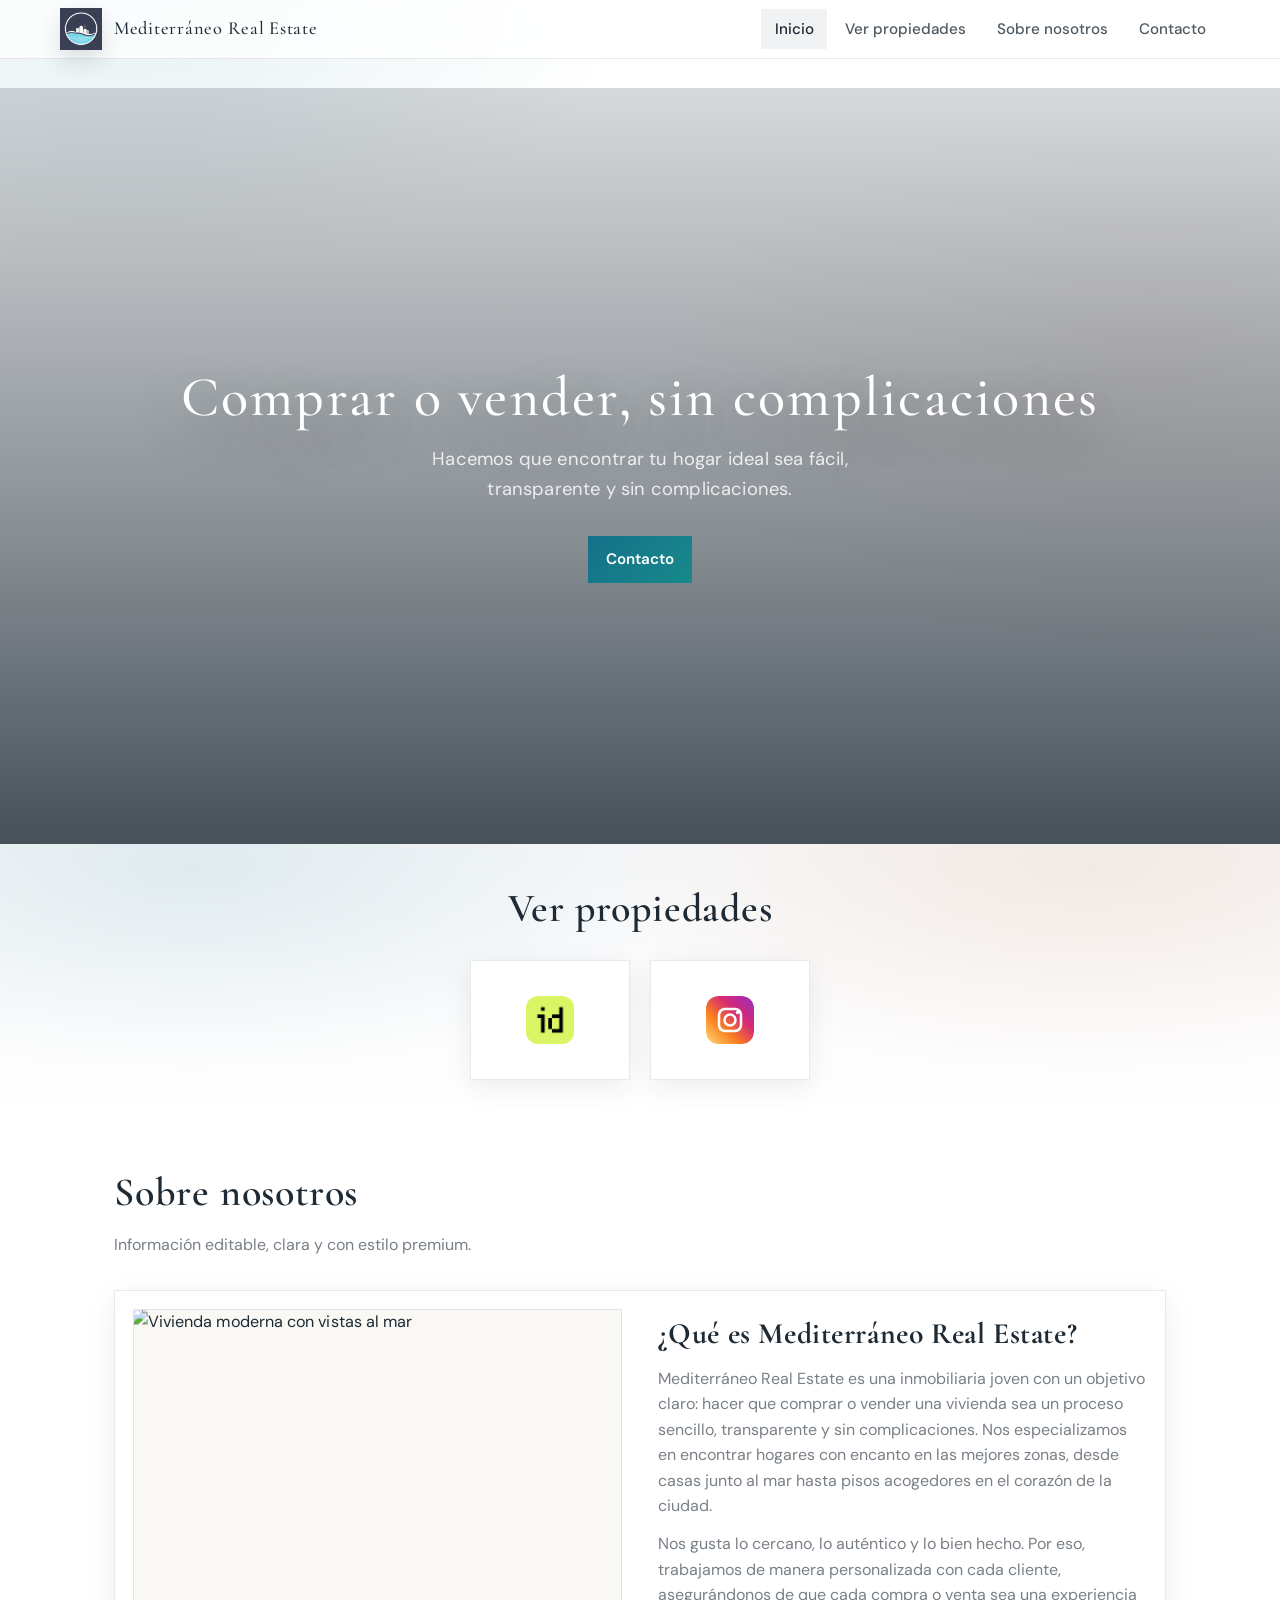
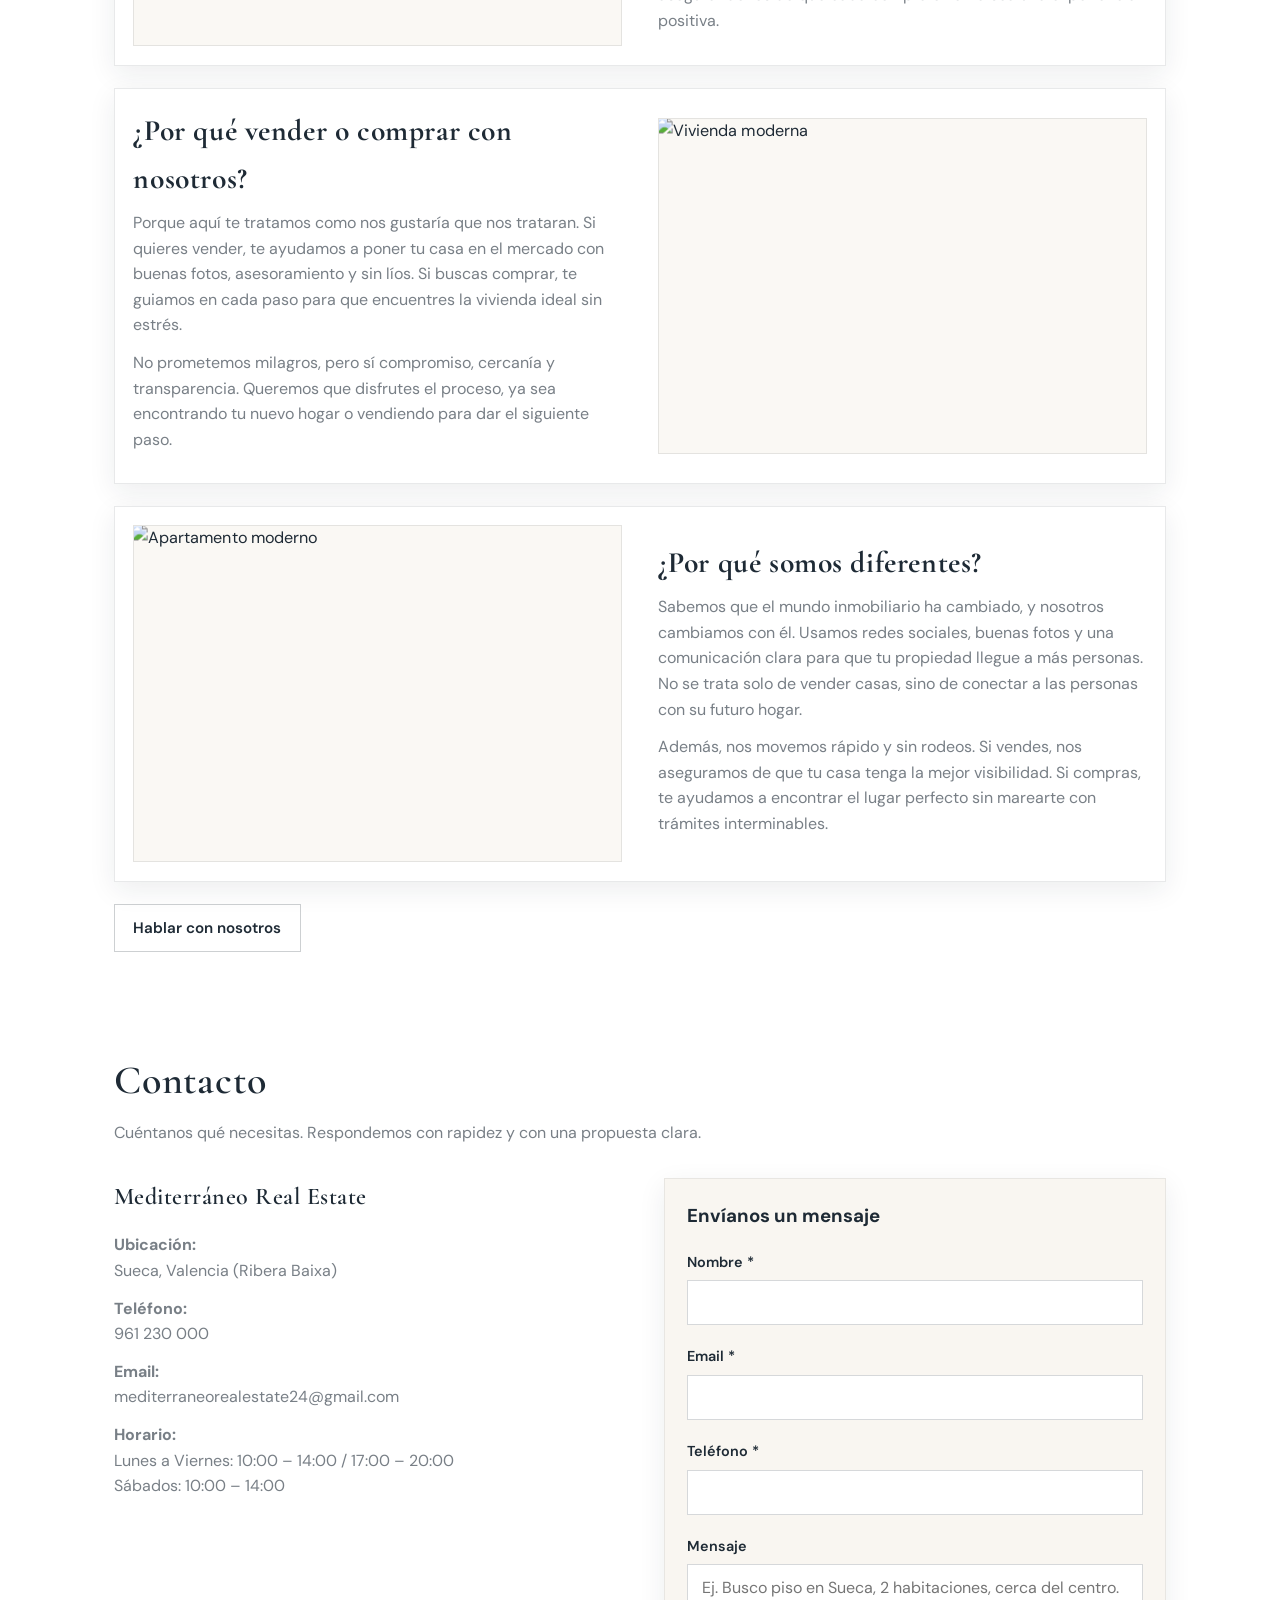
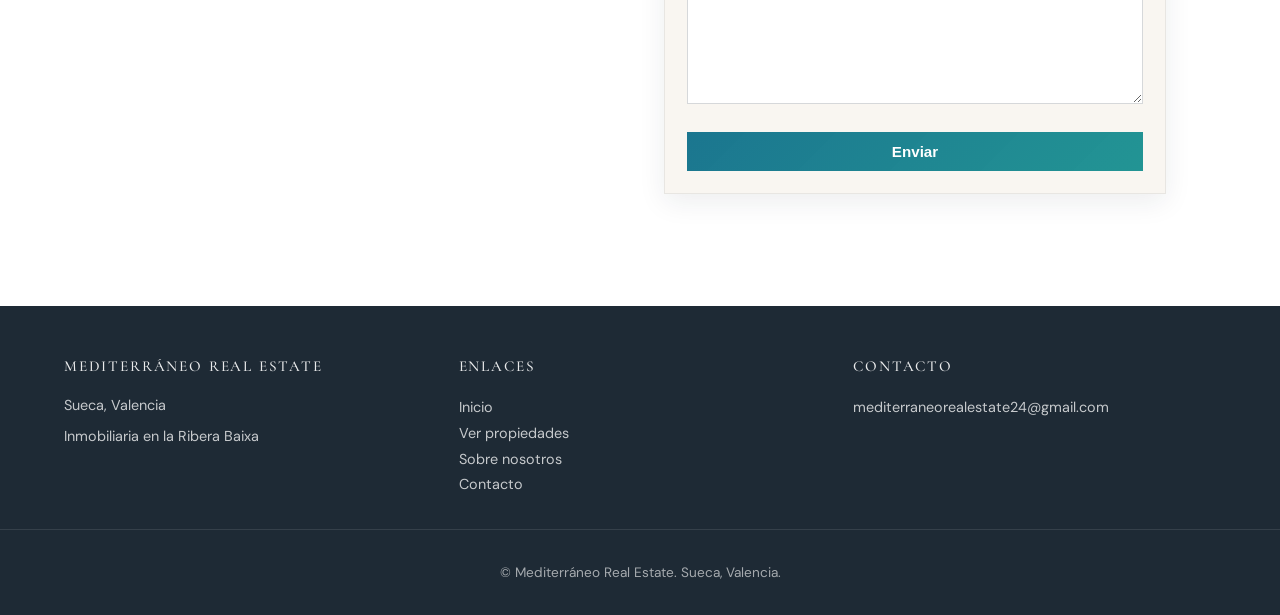
==== index.html @ bcb8c0ab "Initial commit: Mediterráneo Real Estate website Co-authored-by: Cursor <cursoragent@cursor.com>" ====
<!DOCTYPE html>
<html lang="es">
<head>
  <meta charset="UTF-8">
  <meta name="viewport" content="width=device-width, initial-scale=1.0">
  <title>Mediterráneo Real Estate | Inmobiliaria en Sueca, Valencia</title>
  <meta name="description" content="Inmobiliaria en Sueca, Valencia. Compra y alquiler de viviendas, pisos y locales en la Ribera Baixa.">
  <meta property="og:type" content="website">
  <meta property="og:url" content="https://mediterraneorealestate.netlify.app/">
  <meta property="og:title" content="Mediterráneo Real Estate | Inmobiliaria en Sueca, Valencia">
  <meta property="og:description" content="Inmobiliaria en Sueca, Valencia. Compra y alquiler de viviendas, pisos y locales en la Ribera Baixa.">
  <meta property="og:image" content="https://mediterraneorealestate.netlify.app/assets/logo.png">
  <meta property="og:locale" content="es_ES">
  <!-- Twitter Card -->
  <meta name="twitter:card" content="summary_large_image">
  <meta name="twitter:title" content="Mediterráneo Real Estate | Inmobiliaria en Sueca, Valencia">
  <meta name="twitter:description" content="Inmobiliaria en Sueca, Valencia. Compra y alquiler en la Ribera Baixa.">
  <!-- Google Analytics 4 - Replace G-HPLTVZCX7P with your Measurement ID -->
  <script async src="https://www.googletagmanager.com/gtag/js?id=G-HPLTVZCX7P"></script>
  <script>
    window.dataLayer = window.dataLayer || [];
    function gtag(){ dataLayer.push(arguments); }
    gtag('js', new Date());
    gtag('config', 'G-HPLTVZCX7P');
  </script>
  <link rel="preconnect" href="https://fonts.googleapis.com">
  <link rel="preconnect" href="https://fonts.gstatic.com" crossorigin>
  <link href="https://fonts.googleapis.com/css2?family=Cormorant+Garamond:ital,wght@0,400;0,500;0,600;0,700;1,400&family=DM+Sans:wght@400;500;600;700&display=swap" rel="stylesheet">
  <link rel="stylesheet" href="css/styles.css">
  <!-- Structured data for SEO (LocalBusiness) -->
  <script type="application/ld+json">
  {
    "@context": "https://schema.org",
    "@type": "RealEstateAgent",
    "name": "Mediterráneo Real Estate",
    "description": "Inmobiliaria en Sueca, Valencia. Compra y alquiler de viviendas, pisos y locales en la Ribera Baixa.",
    "url": "https://mediterraneorealestate.netlify.app/",
    "areaServed": {
      "@type": "Place",
      "name": "Sueca",
      "address": {
        "@type": "PostalAddress",
        "addressLocality": "Sueca",
        "addressRegion": "Valencia",
        "addressCountry": "ES"
      }
    },
    "priceRange": "€€",
    "openingHoursSpecification": {
      "@type": "OpeningHoursSpecification",
      "dayOfWeek": ["Monday", "Tuesday", "Wednesday", "Thursday", "Friday"],
      "opens": "10:00",
      "closes": "14:00"
    }
  }
  </script>
</head>
<body>
  <header class="site-header">
    <div class="header-inner">
      <a href="index.html" class="logo-link">
        <img src="assets/logo.png" alt="Mediterráneo Real Estate">
        <span class="logo-text">Mediterráneo Real Estate</span>
      </a>
      <nav class="nav-main" id="nav-main">
        <a href="#inicio" class="active">Inicio</a>
        <a href="#propiedades">Ver propiedades</a>
        <a href="#sobre">Sobre nosotros</a>
        <a href="#contacto">Contacto</a>
      </nav>
      <button class="nav-toggle" id="nav-toggle" aria-label="Abrir menú">☰</button>
    </div>
  </header>

  <main>
    <section class="hero hero-with-bg" id="inicio">
      <div class="container">
        <h1>Comprar o vender, sin complicaciones</h1>
        <p class="subtitle">Hacemos que encontrar tu hogar ideal sea fácil, transparente y sin complicaciones.</p>
        <div class="hero-actions">
          <a href="#contacto" class="btn btn-primary" data-ga-event="cta_hero" data-ga-label="contacto">Contacto</a>
        </div>
      </div>
    </section>

    <section class="section section-compact section-alt" id="propiedades">
      <div class="container">
        <h2 class="section-title reveal">Ver propiedades</h2>
        <div class="platform-grid reveal">
          <a href="https://www.idealista.com/pro/mediterraneo-real-estate/" class="platform-btn" target="_blank" rel="noopener noreferrer" aria-label="Ver propiedades en Idealista" data-ga-event="cta_platform" data-ga-label="idealista">
            <img src="assets/platforms/idealista.png" alt="Idealista">
          </a>
          <a href="https://www.instagram.com/inmobiliaria.mediterraneo?igsh=MXF5ZGE0MWg3OXJtNQ==" class="platform-btn" target="_blank" rel="noopener noreferrer" aria-label="Ver propiedades en Instagram" data-ga-event="cta_platform" data-ga-label="instagram">
            <img src="assets/platforms/instagram.svg" alt="Instagram">
          </a>
        </div>
      </div>
    </section>

    <section class="section" id="sobre">
      <div class="container">
        <h2 class="section-title reveal">Sobre nosotros</h2>
        <p class="section-subtitle reveal">Información editable, clara y con estilo premium.</p>

        <div class="about-block reveal">
          <div class="about-media">
            <img src="https://images.unsplash.com/photo-1507089947368-19c1da9775ae?w=1600&q=90" alt="Vivienda moderna con vistas al mar">
          </div>
          <div class="about-copy">
            <h3>¿Qué es Mediterráneo Real Estate?</h3>
            <p>Mediterráneo Real Estate es una inmobiliaria joven con un objetivo claro: hacer que comprar o vender una vivienda sea un proceso sencillo, transparente y sin complicaciones. Nos especializamos en encontrar hogares con encanto en las mejores zonas, desde casas junto al mar hasta pisos acogedores en el corazón de la ciudad.</p>
            <p>Nos gusta lo cercano, lo auténtico y lo bien hecho. Por eso, trabajamos de manera personalizada con cada cliente, asegurándonos de que cada compra o venta sea una experiencia positiva.</p>
          </div>
        </div>

        <div class="about-block reveal">
          <div class="about-media">
            <img src="https://images.unsplash.com/photo-1600585152915-d208bec867a1?w=1600&q=90" alt="Vivienda moderna">
          </div>
          <div class="about-copy">
            <h3>¿Por qué vender o comprar con nosotros?</h3>
            <p>Porque aquí te tratamos como nos gustaría que nos trataran. Si quieres vender, te ayudamos a poner tu casa en el mercado con buenas fotos, asesoramiento y sin líos. Si buscas comprar, te guiamos en cada paso para que encuentres la vivienda ideal sin estrés.</p>
            <p>No prometemos milagros, pero sí compromiso, cercanía y transparencia. Queremos que disfrutes el proceso, ya sea encontrando tu nuevo hogar o vendiendo para dar el siguiente paso.</p>
          </div>
        </div>

        <div class="about-block reveal">
          <div class="about-media">
            <img src="https://images.unsplash.com/photo-1493809842364-78817add7ffb?w=1600&q=90" alt="Apartamento moderno">
          </div>
          <div class="about-copy">
            <h3>¿Por qué somos diferentes?</h3>
            <p>Sabemos que el mundo inmobiliario ha cambiado, y nosotros cambiamos con él. Usamos redes sociales, buenas fotos y una comunicación clara para que tu propiedad llegue a más personas. No se trata solo de vender casas, sino de conectar a las personas con su futuro hogar.</p>
            <p>Además, nos movemos rápido y sin rodeos. Si vendes, nos aseguramos de que tu casa tenga la mejor visibilidad. Si compras, te ayudamos a encontrar el lugar perfecto sin marearte con trámites interminables.</p>
          </div>
        </div>

        <div style="margin-top: 1.25rem;">
          <a href="#contacto" class="btn btn-outline" data-ga-event="cta_about" data-ga-label="home_about">Hablar con nosotros</a>
        </div>
      </div>
    </section>

    <section class="section" id="contacto">
      <div class="container">
        <h2 class="section-title reveal">Contacto</h2>
        <p class="section-subtitle reveal">Cuéntanos qué necesitas. Respondemos con rapidez y con una propuesta clara.</p>

        <div class="contact-layout">
          <div class="contact-info reveal">
            <h3>Mediterráneo Real Estate</h3>
            <p><strong>Ubicación:</strong><br>Sueca, Valencia (Ribera Baixa)</p>
            <p><strong>Teléfono:</strong><br><a href="tel:+349612300000">961 230 000</a></p>
            <p><strong>Email:</strong><br><a href="mailto:mediterraneorealestate24@gmail.com">mediterraneorealestate24@gmail.com</a></p>
            <p><strong>Horario:</strong><br>Lunes a Viernes: 10:00 – 14:00 / 17:00 – 20:00<br>Sábados: 10:00 – 14:00</p>
          </div>
          <div class="contact-form reveal">
            <h3 style="margin-bottom: 1.25rem;">Envíanos un mensaje</h3>
            <form id="contact-form-home" data-validate="contact">
              <div class="form-group">
                <label for="nombre-home">Nombre *</label>
                <input type="text" id="nombre-home" name="nombre" required>
              </div>
              <div class="form-group">
                <label for="email-home">Email *</label>
                <input type="email" id="email-home" name="email" required>
              </div>
              <div class="form-group">
                <label for="telefono-home">Teléfono *</label>
                <input type="tel" id="telefono-home" name="telefono" required>
              </div>
              <div class="form-group">
                <label for="mensaje-home">Mensaje</label>
                <textarea id="mensaje-home" name="mensaje" placeholder="Ej. Busco piso en Sueca, 2 habitaciones, cerca del centro."></textarea>
              </div>
              <button type="submit" class="btn btn-primary" style="width: 100%;" data-ga-event="lead_contact" data-ga-label="home_contact">Enviar</button>
              <div class="inline-alert" data-form-alert role="status" aria-live="polite"></div>
            </form>
          </div>
        </div>
      </div>
    </section>
  </main>

  <footer class="site-footer">
    <div class="footer-inner">
      <div>
        <h4>Mediterráneo Real Estate</h4>
        <p>Sueca, Valencia</p>
        <p>Inmobiliaria en la Ribera Baixa</p>
      </div>
      <div>
        <h4>Enlaces</h4>
        <a href="index.html">Inicio</a><br>
        <a href="index.html#propiedades">Ver propiedades</a><br>
        <a href="index.html#sobre">Sobre nosotros</a><br>
        <a href="index.html#contacto">Contacto</a>
      </div>
      <div>
        <h4>Contacto</h4>
        <a href="mailto:mediterraneorealestate24@gmail.com">mediterraneorealestate24@gmail.com</a>
      </div>
    </div>
    <div class="footer-bottom">
      © Mediterráneo Real Estate. Sueca, Valencia.
    </div>
  </footer>

  <script src="js/app.js" defer></script>
</body>
</html>
---- css/styles.css ----
/* Mediterráneo Real Estate — Sueca, Valencia */

:root {
  --color-ink: #1e2a35;
  --color-ink-2: rgba(30,42,53,0.78);
  --color-muted: rgba(30,42,53,0.60);

  --color-bg: #ffffff;
  --color-sand: #f4efe6;
  --color-mist: #f6f7f9;
  --color-line: rgba(30,42,53,0.10);

  --color-accent: #0f6f8a;          /* mediterranean blue */
  --color-accent-2: #d9c7a0;        /* warm sand accent */
  --color-accent-hover: #1186a6;
  --color-teal: #0b8a8a;
  --color-sunset: #d18d5f;

  --font-sans: 'DM Sans', -apple-system, BlinkMacSystemFont, system-ui, sans-serif;
  --font-display: 'Cormorant Garamond', Georgia, serif;
  --radius: 0px;
  --shadow: 0 10px 30px rgba(30,42,53,0.10);
  --shadow-hover: 0 18px 48px rgba(30,42,53,0.14);
  --shadow-soft: 0 8px 26px rgba(30,42,53,0.08);

  --ease-out: cubic-bezier(0.16, 1, 0.3, 1);
  --focus: 0 0 0 4px rgba(15,111,138,0.18);
}

* {
  box-sizing: border-box;
  margin: 0;
  padding: 0;
}

html {
  scroll-behavior: smooth;
}

body {
  font-family: var(--font-sans);
  color: var(--color-ink);
  line-height: 1.6;
  background:
    radial-gradient(900px 500px at 10% 0%, rgba(15,111,138,0.10) 0%, rgba(15,111,138,0) 55%),
    radial-gradient(900px 500px at 90% 10%, rgba(209,141,95,0.10) 0%, rgba(209,141,95,0) 55%),
    var(--color-bg);
}

img {
  max-width: 100%;
  height: auto;
  display: block;
}

a {
  color: inherit;
  text-decoration: none;
}

/* Header - white, minimal */
.site-header {
  position: fixed;
  top: 0;
  left: 0;
  right: 0;
  z-index: 100;
  background: rgba(255,255,255,0.78);
  border-bottom: 1px solid var(--color-line);
  backdrop-filter: blur(10px);
  -webkit-backdrop-filter: blur(10px);
}

.header-inner {
  max-width: 1200px;
  margin: 0 auto;
  padding: 0.5rem 1.25rem;
  display: flex;
  align-items: center;
  justify-content: space-between;
  gap: 2rem;
}

.logo-link {
  display: flex;
  align-items: center;
  gap: 0.75rem;
}

.logo-link img {
  height: 42px;
  width: 42px;
  object-fit: cover;
  border-radius: var(--radius);
  box-shadow: 0 10px 22px rgba(30,42,53,0.14);
}

.logo-text {
  font-family: var(--font-display);
  font-weight: 500;
  font-size: 1.15rem;
  color: var(--color-ink);
  letter-spacing: 0.04em;
}

.nav-main {
  display: flex;
  align-items: center;
  gap: 0.25rem;
}

.nav-main a {
  color: var(--color-ink-2);
  font-weight: 500;
  font-size: 0.95rem;
  padding: 0.52rem 0.85rem;
  border-radius: var(--radius);
  transition: color 0.25s var(--ease-out), background 0.25s var(--ease-out);
}

.nav-main a:hover,
.nav-main a.active {
  color: var(--color-ink);
  background: rgba(30,42,53,0.06);
}

.nav-toggle {
  display: none;
  background: none;
  border: none;
  color: var(--color-ink);
  font-size: 1.5rem;
  cursor: pointer;
  padding: 0.5rem;
}

/* Main content - offset for fixed header */
main {
  padding-top: 88px;
  min-height: calc(100vh - 88px);
}

.container {
  max-width: 1100px;
  margin: 0 auto;
  padding: 0 1.5rem;
}

.container-wide {
  max-width: 1200px;
  margin: 0 auto;
  padding: 0 1.5rem;
}

/* Hero */
.hero {
  background: linear-gradient(180deg, rgba(244,239,230,0.94) 0%, rgba(255,255,255,0.98) 55%, rgba(255,255,255,1) 100%);
  color: var(--color-ink);
  padding: 4rem 0 5rem;
  text-align: center;
  position: relative;
}

.hero.hero-with-bg {
  background:
    linear-gradient(180deg, rgba(30,42,53,0.18) 0%, rgba(30,42,53,0.50) 55%, rgba(30,42,53,0.82) 100%),
    url('https://images.unsplash.com/photo-1600585152220-90363fe7e115?w=2200&q=90') center/cover no-repeat;
  min-height: 84vh;
  display: flex;
  align-items: center;
  padding: 6rem 0 5rem;
}

.hero h1 {
  font-family: var(--font-display);
  font-size: clamp(2.25rem, 5.5vw, 3.5rem);
  font-weight: 600;
  letter-spacing: 0.02em;
  margin-bottom: 1rem;
  line-height: 1.15;
}

.hero.hero-with-bg h1 {
  font-weight: 500;
  letter-spacing: 0.04em;
  color: #fff;
  text-shadow: 0 18px 55px rgba(0,0,0,0.45);
}

.hero .subtitle {
  font-size: 1.15rem;
  font-weight: 400;
  opacity: 0.95;
  margin-bottom: 2rem;
  max-width: 520px;
  margin-left: auto;
  margin-right: auto;
  letter-spacing: 0.01em;
}

.hero.hero-with-bg .subtitle {
  color: rgba(255,255,255,0.88);
}

.hero-actions {
  display: flex;
  flex-wrap: wrap;
  gap: 1rem;
  justify-content: center;
}

/* Buttons */
.btn {
  display: inline-flex;
  align-items: center;
  justify-content: center;
  gap: 0.5rem;
  font-weight: 600;
  font-size: 0.95rem;
  padding: 0.7rem 1.15rem;
  border-radius: var(--radius);
  transition: transform 0.25s var(--ease-out), box-shadow 0.25s var(--ease-out), background 0.25s var(--ease-out), color 0.25s var(--ease-out), border-color 0.25s var(--ease-out);
  border: none;
  cursor: pointer;
}

.btn-primary {
  background: linear-gradient(135deg, rgba(15,111,138,0.95) 0%, rgba(11,138,138,0.90) 100%);
  color: #fff;
}

.btn-primary:hover {
  background: linear-gradient(135deg, rgba(17,134,166,0.98) 0%, rgba(11,138,138,0.96) 100%);
  transform: translateY(-2px);
  box-shadow: var(--shadow-hover);
}

.btn-outline {
  background: transparent;
  color: var(--color-ink);
  border: 1px solid rgba(30,42,53,0.22);
}

.btn-outline:hover {
  border-color: rgba(30,42,53,0.28);
  background: rgba(244,239,230,0.65);
}

.btn-soft {
  background: rgba(255,255,255,0.18);
  border-color: rgba(255,255,255,0.45);
  color: rgba(255,255,255,0.92);
}

.btn-soft:hover {
  border-color: rgba(255,255,255,0.60);
  background: rgba(255,255,255,0.26);
}

/* Section titles */
.section-title {
  font-family: var(--font-display);
  font-size: clamp(1.9rem, 3.2vw, 2.5rem);
  font-weight: 600;
  color: var(--color-ink);
  margin-bottom: 0.5rem;
  letter-spacing: 0.02em;
}

.section-subtitle {
  color: var(--color-muted);
  font-size: 1rem;
  margin-bottom: 2rem;
}

/* Cards */
.card-grid {
  display: grid;
  grid-template-columns: repeat(auto-fit, minmax(320px, 1fr));
  gap: 1.5rem;
}

.card {
  background: #fff;
  border-radius: var(--radius);
  overflow: hidden;
  box-shadow: var(--shadow);
  border: 1px solid rgba(30,42,53,0.08);
  transition: transform 0.35s var(--ease-out), box-shadow 0.35s var(--ease-out), border-color 0.35s var(--ease-out);
}

.card:hover {
  transform: translateY(-4px);
  box-shadow: var(--shadow-hover);
  border-color: rgba(30,42,53,0.14);
}

.card-image {
  aspect-ratio: 16/10;
  background: linear-gradient(135deg, rgba(15,111,138,0.14) 0%, rgba(217,199,160,0.24) 100%);
  overflow: hidden;
}

.card-image img {
  width: 100%;
  height: 100%;
  object-fit: cover;
  transition: transform 0.55s var(--ease-out);
}

.card:hover .card-image img {
  transform: scale(1.05);
}

.card-body {
  padding: 1.45rem;
}

.card-body h3 {
  font-family: var(--font-display);
  font-size: 1.35rem;
  font-weight: 600;
  color: var(--color-ink);
  margin-bottom: 0.5rem;
  letter-spacing: 0.02em;
}

.card-body p {
  color: var(--color-muted);
  font-size: 0.95rem;
}

/* Home sections */
.section {
  padding: 3rem 0;
}

.section-alt {
  background:
    radial-gradient(900px 380px at 15% 10%, rgba(15,111,138,0.10) 0%, rgba(15,111,138,0) 55%),
    radial-gradient(900px 380px at 85% 10%, rgba(209,141,95,0.14) 0%, rgba(209,141,95,0) 55%),
    linear-gradient(180deg, rgba(246,247,249,0.92) 0%, rgba(255,255,255,1) 100%);
}

/* Footer */
.site-footer {
  background: var(--color-ink);
  color: #fff;
  padding: 3rem 0 2rem;
  margin-top: 4rem;
}

.footer-inner {
  max-width: 1200px;
  margin: 0 auto;
  padding: 0 1.5rem;
  display: grid;
  grid-template-columns: repeat(auto-fit, minmax(200px, 1fr));
  gap: 2rem;
  margin-bottom: 2rem;
}

.footer-inner h4 {
  font-family: var(--font-display);
  font-size: 0.95rem;
  font-weight: 500;
  text-transform: uppercase;
  letter-spacing: 0.12em;
  margin-bottom: 1rem;
  opacity: 0.9;
}

.footer-inner a,
.footer-inner p {
  color: rgba(255,255,255,0.75);
  font-size: 0.9rem;
  margin-bottom: 0.5rem;
}

.footer-inner a:hover {
  color: rgba(217,199,160,0.95);
}

.footer-bottom {
  text-align: center;
  padding-top: 2rem;
  border-top: 1px solid rgba(255,255,255,0.1);
  color: rgba(255,255,255,0.6);
  font-size: 0.85rem;
}

/* Page header (inner pages) */
.page-header {
  background:
    radial-gradient(1200px 400px at 10% 20%, rgba(15,111,138,0.18) 0%, rgba(15,111,138,0) 55%),
    radial-gradient(900px 380px at 90% 30%, rgba(217,199,160,0.24) 0%, rgba(217,199,160,0) 55%),
    linear-gradient(180deg, rgba(244,239,230,0.9) 0%, rgba(255,255,255,1) 65%);
  color: var(--color-ink);
  padding: 3rem 0;
  text-align: center;
  border-bottom: 1px solid var(--color-line);
}

.page-header h1 {
  font-family: var(--font-display);
  font-size: clamp(1.9rem, 4vw, 2.75rem);
  font-weight: 600;
  letter-spacing: 0.03em;
}

.page-header p {
  color: var(--color-muted);
  margin-top: 0.5rem;
}

/* Testimonials */
.testimonials-grid {
  display: grid;
  grid-template-columns: repeat(auto-fit, minmax(300px, 1fr));
  gap: 1.5rem;
}

.testimonial-card {
  background: #fff;
  padding: 2rem;
  border-radius: var(--radius);
  box-shadow: var(--shadow-soft);
  border-left: 3px solid rgba(15,111,138,0.55);
  border: 1px solid rgba(30,42,53,0.08);
}

.testimonial-card blockquote {
  font-size: 1rem;
  color: var(--color-ink);
  margin-bottom: 1.25rem;
  font-style: italic;
  line-height: 1.65;
}

.testimonial-card .author {
  font-weight: 600;
  color: var(--color-ink);
  font-size: 0.95rem;
}

.testimonial-card .role {
  font-size: 0.85rem;
  color: var(--color-muted);
}

/* Forms */
.form-group {
  margin-bottom: 1.25rem;
}

.form-group label {
  display: block;
  font-weight: 600;
  font-size: 0.9rem;
  color: var(--color-ink);
  margin-bottom: 0.4rem;
}

.form-group input,
.form-group textarea {
  width: 100%;
  padding: 0.7rem 0.9rem;
  border: 1px solid rgba(30,42,53,0.18);
  border-radius: var(--radius);
  font-family: inherit;
  font-size: 1rem;
  transition: border-color 0.25s var(--ease-out), box-shadow 0.25s var(--ease-out);
  background: #fff;
}

.form-group input:focus,
.form-group textarea:focus {
  outline: none;
  border-color: rgba(15,111,138,0.55);
  box-shadow: var(--focus);
}

.form-group textarea {
  min-height: 140px;
  resize: vertical;
}

.contact-layout {
  display: grid;
  grid-template-columns: 1fr 1fr;
  gap: 3rem;
  align-items: start;
}

.contact-info h3 {
  font-family: var(--font-display);
  font-size: 1.5rem;
  font-weight: 600;
  color: var(--color-ink);
  margin-bottom: 1rem;
  letter-spacing: 0.02em;
}

.contact-info p {
  color: var(--color-muted);
  margin-bottom: 0.75rem;
}

.contact-form {
  background: rgba(244,239,230,0.55);
  padding: 1.35rem;
  border-radius: var(--radius);
  border: 1px solid rgba(30,42,53,0.08);
  box-shadow: var(--shadow-soft);
}

/* Listings (Buy/Rent) */
.listing-filters {
  display: flex;
  flex-wrap: wrap;
  gap: 1rem;
  margin-bottom: 2rem;
  align-items: center;
}

.listing-filters select {
  padding: 0.55rem 0.85rem;
  border: 1px solid rgba(30,42,53,0.18);
  border-radius: var(--radius);
  font-family: inherit;
  font-size: 0.95rem;
  background: #fff;
}

.listing-placeholder {
  text-align: center;
  padding: 2.75rem 1.5rem;
  background: rgba(244,239,230,0.45);
  border-radius: var(--radius);
  color: var(--color-muted);
  border: 1px solid rgba(30,42,53,0.08);
}

.listing-placeholder p {
  margin-bottom: 1rem;
}

/* Mobile */
@media (max-width: 768px) {
  .nav-main {
    display: none;
    position: absolute;
    top: 100%;
    left: 0;
    right: 0;
    background: #ffffff;
    flex-direction: column;
    padding: 1rem;
    border-bottom: 1px solid var(--color-line);
    box-shadow: 0 18px 40px rgba(30,42,53,0.10);
  }

  .nav-main.is-open {
    display: flex;
  }

  .nav-toggle {
    display: block;
  }

  .contact-layout {
    grid-template-columns: 1fr;
  }

  .hero {
    padding: 3rem 0 4rem;
  }
}

/* -----------------------------
   Reveal animations (on-scroll)
------------------------------ */
.reveal {
  opacity: 0;
  transform: translateY(14px);
  transition: opacity 0.8s var(--ease-out), transform 0.8s var(--ease-out);
  will-change: opacity, transform;
}

.reveal.is-visible {
  opacity: 1;
  transform: translateY(0);
}

/* -----------------------------
   Property UI
------------------------------ */
.pill {
  display: inline-flex;
  align-items: center;
  gap: 0.5rem;
  font-size: 0.78rem;
  font-weight: 600;
  letter-spacing: 0.08em;
  text-transform: uppercase;
  padding: 0.35rem 0.6rem;
  border-radius: 999px;
  border: 1px solid rgba(30,42,53,0.14);
  background: rgba(255,255,255,0.85);
  color: rgba(30,42,53,0.78);
}

.meta-row {
  display: flex;
  flex-wrap: wrap;
  gap: 0.6rem 1rem;
  margin-top: 0.9rem;
  color: rgba(30,42,53,0.70);
  font-size: 0.92rem;
}

.meta-item {
  display: inline-flex;
  align-items: center;
  gap: 0.5rem;
}

.icon {
  width: 18px;
  height: 18px;
  display: inline-block;
  border-radius: var(--radius);
  background: rgba(15,111,138,0.10);
  border: 1px solid rgba(15,111,138,0.18);
  position: relative;
}

.icon::after {
  content: "";
  position: absolute;
  inset: 4px;
  border-radius: 5px;
  background: rgba(15,111,138,0.22);
}

.price {
  margin-top: 0.85rem;
  font-weight: 700;
  letter-spacing: 0.02em;
  color: var(--color-ink);
}

.card-actions {
  margin-top: 1.1rem;
  display: flex;
  justify-content: space-between;
  align-items: center;
  gap: 0.75rem;
}

.btn-link {
  font-weight: 400;
  color: rgba(15,111,138,0.95);
  letter-spacing: 0.02em;
  padding: 0.25rem 0.25rem;
  border-radius: var(--radius);
  transition: background 0.25s var(--ease-out), color 0.25s var(--ease-out), transform 0.25s var(--ease-out);
}

.btn-link:hover {
  background: rgba(15,111,138,0.08);
  color: var(--color-accent);
  transform: translateY(-1px);
}

/* Photo mosaic */
.photo-mosaic {
  display: grid;
  grid-template-columns: 1.25fr 1fr 1fr;
  grid-template-rows: 220px 220px;
  gap: 14px;
}

.photo-tile {
  position: relative;
  overflow: hidden;
  border: 1px solid rgba(30,42,53,0.10);
  box-shadow: var(--shadow-soft);
  background: rgba(244,239,230,0.35);
}

.photo-tile img {
  width: 100%;
  height: 100%;
  object-fit: cover;
  transform: scale(1.02);
  transition: transform 0.55s var(--ease-out), filter 0.55s var(--ease-out);
  filter: saturate(1.08) contrast(1.06);
}

.photo-tile:hover img {
  transform: scale(1.06);
}

.photo-tile.is-large {
  grid-row: 1 / span 2;
}

.photo-caption {
  position: absolute;
  left: 0;
  right: 0;
  bottom: 0;
  padding: 0.85rem 0.95rem;
  background: linear-gradient(180deg, rgba(30,42,53,0) 0%, rgba(30,42,53,0.75) 100%);
  color: #fff;
  font-weight: 700;
  letter-spacing: 0.02em;
}

@media (max-width: 920px) {
  .photo-mosaic {
    grid-template-columns: 1fr 1fr;
    grid-template-rows: 220px 220px 220px;
  }
  .photo-tile.is-large {
    grid-row: auto;
    grid-column: 1 / -1;
    height: 260px;
  }
}

/* -----------------------------
   About blocks (alternating)
------------------------------ */
.about-block {
  display: grid;
  grid-template-columns: 1fr 1fr;
  gap: 2.2rem;
  align-items: center;
  padding: 1.15rem;
  border-radius: var(--radius);
  border: 1px solid rgba(30,42,53,0.10);
  background: #fff;
  box-shadow: var(--shadow-soft);
  margin-bottom: 1.4rem;
}

.about-block:nth-child(even) .about-media {
  order: 2;
}

.about-media {
  border-radius: var(--radius);
  overflow: hidden;
  border: 1px solid rgba(30,42,53,0.10);
  background: rgba(244,239,230,0.45);
}

.about-media img {
  width: 100%;
  height: 100%;
  object-fit: cover;
  aspect-ratio: 16/11;
  transform: scale(1.01);
}

.about-copy h3 {
  font-family: var(--font-display);
  font-size: 1.85rem;
  letter-spacing: 0.02em;
  margin-bottom: 0.5rem;
}

.about-copy p {
  color: var(--color-muted);
  margin-bottom: 0.75rem;
  max-width: 58ch;
}

/* -----------------------------
   Property detail / gallery
------------------------------ */
.detail-grid {
  display: grid;
  grid-template-columns: 1.2fr 0.8fr;
  gap: 2.25rem;
  align-items: start;
}

.gallery {
  border-radius: var(--radius);
  overflow: hidden;
  border: 1px solid rgba(30,42,53,0.10);
  box-shadow: var(--shadow);
  background: #fff;
}

.gallery-main {
  position: relative;
  aspect-ratio: 16/10;
  overflow: hidden;
}

.gallery-main img {
  width: 100%;
  height: 100%;
  object-fit: cover;
  transform: scale(1.01);
}

.gallery-controls {
  position: absolute;
  inset: auto 12px 12px 12px;
  display: flex;
  justify-content: space-between;
  align-items: center;
  gap: 0.75rem;
  pointer-events: none;
}

.gallery-btn {
  pointer-events: auto;
  width: 44px;
  height: 44px;
  border-radius: var(--radius);
  border: 1px solid rgba(255,255,255,0.55);
  background: rgba(30,42,53,0.35);
  color: #fff;
  display: grid;
  place-items: center;
  cursor: pointer;
  transition: transform 0.25s var(--ease-out), background 0.25s var(--ease-out);
}

.gallery-btn:hover {
  transform: translateY(-1px);
  background: rgba(30,42,53,0.45);
}

.gallery-thumbs {
  display: grid;
  grid-template-columns: repeat(5, 1fr);
  gap: 10px;
  padding: 12px;
  background: rgba(244,239,230,0.55);
}

.thumb {
  border-radius: var(--radius);
  overflow: hidden;
  border: 1px solid rgba(30,42,53,0.10);
  cursor: pointer;
  transition: transform 0.25s var(--ease-out), box-shadow 0.25s var(--ease-out), border-color 0.25s var(--ease-out);
}

.thumb img {
  width: 100%;
  height: 62px;
  object-fit: cover;
  transform: scale(1.02);
}

.thumb.is-active {
  border-color: rgba(15,111,138,0.40);
  box-shadow: 0 10px 24px rgba(15,111,138,0.14);
}

.thumb:hover {
  transform: translateY(-2px);
}

.detail-panel {
  background: #fff;
  border-radius: var(--radius);
  border: 1px solid rgba(30,42,53,0.10);
  box-shadow: var(--shadow-soft);
  padding: 1.25rem;
}

.detail-panel h1,
.detail-panel h2 {
  font-family: var(--font-display);
  letter-spacing: 0.02em;
  color: var(--color-ink);
}

.detail-panel h1 {
  font-size: 2rem;
  font-weight: 600;
  margin-bottom: 0.35rem;
}

.detail-location {
  color: var(--color-muted);
  margin-bottom: 1rem;
}

.detail-price {
  font-size: 1.35rem;
  font-weight: 800;
  margin: 0.85rem 0 1rem;
}

.detail-features {
  display: grid;
  grid-template-columns: 1fr 1fr;
  gap: 0.75rem;
  margin: 1rem 0 1.25rem;
}

.feature {
  background: rgba(244,239,230,0.55);
  border: 1px solid rgba(30,42,53,0.10);
  border-radius: var(--radius);
  padding: 0.75rem 0.8rem;
}

.feature .label {
  font-size: 0.82rem;
  letter-spacing: 0.10em;
  text-transform: uppercase;
  color: rgba(30,42,53,0.62);
  margin-bottom: 0.25rem;
  font-weight: 700;
}

.feature .value {
  font-weight: 800;
  color: var(--color-ink);
}

.inline-alert {
  margin-top: 0.85rem;
  border-radius: var(--radius);
  padding: 0.9rem 1rem;
  border: 1px solid rgba(30,42,53,0.10);
  background: rgba(246,247,249,0.9);
  color: rgba(30,42,53,0.78);
  display: none;
}

.inline-alert.is-visible {
  display: block;
}

.field-error {
  color: rgba(145, 43, 43, 0.95);
  font-size: 0.85rem;
  margin-top: 0.4rem;
}

.input-error {
  border-color: rgba(145, 43, 43, 0.50) !important;
  box-shadow: 0 0 0 4px rgba(145, 43, 43, 0.10) !important;
}

/* -----------------------------
   Valuation tool
------------------------------ */
.tool-shell {
  background: radial-gradient(900px 300px at 20% 10%, rgba(15,111,138,0.10) 0%, rgba(15,111,138,0) 55%),
    radial-gradient(900px 300px at 80% 0%, rgba(217,199,160,0.22) 0%, rgba(217,199,160,0) 55%),
    linear-gradient(180deg, rgba(244,239,230,0.55) 0%, rgba(255,255,255,1) 100%);
  border: 1px solid rgba(30,42,53,0.10);
  border-radius: var(--radius);
  padding: 1.25rem;
  box-shadow: var(--shadow-soft);
}

/* -----------------------------
   Valuation wizard (E&V style)
------------------------------ */
.wizard {
  max-width: 920px;
  margin: 0 auto;
}

.wizard-top {
  margin-bottom: 1.25rem;
}

.wizard-kicker {
  text-transform: uppercase;
  letter-spacing: 0.14em;
  font-weight: 700;
  font-size: 0.78rem;
  color: rgba(30,42,53,0.62);
}

.wizard-title {
  font-family: var(--font-display);
  font-size: clamp(2.05rem, 4.3vw, 3rem);
  font-weight: 600;
  margin-top: 0.35rem;
  letter-spacing: 0.02em;
}

.wizard-progress {
  margin-top: 0.9rem;
  height: 4px;
  background: rgba(30,42,53,0.10);
  position: relative;
  overflow: hidden;
}

.wizard-progress-bar {
  height: 100%;
  width: 0%;
  background: rgba(30,42,53,0.90);
  transition: width 0.35s var(--ease-out);
}

.wizard-step-label {
  margin-top: 0.65rem;
  color: rgba(30,42,53,0.70);
  font-weight: 600;
}

.wizard-shell {
  border: 1px solid rgba(30,42,53,0.10);
  background: rgba(255,255,255,0.92);
  box-shadow: var(--shadow-soft);
  padding: 1.25rem;
}

.wizard-step {
  display: none;
}

.wizard-step.is-active {
  display: block;
}

.wizard-question {
  font-family: var(--font-display);
  font-size: 1.75rem;
  font-weight: 600;
  letter-spacing: 0.02em;
  margin-bottom: 0.65rem;
}

.wizard-subtext {
  color: rgba(30,42,53,0.62);
  margin-bottom: 1.1rem;
}

.wizard-hint {
  margin-top: 0.9rem;
  color: rgba(30,42,53,0.62);
  display: grid;
  gap: 0.4rem;
  font-size: 0.95rem;
}

.option-grid {
  display: grid;
  grid-template-columns: 1fr 1fr;
  gap: 0.85rem;
}

.option-stack {
  display: grid;
  gap: 0.7rem;
}

.option-card {
  text-align: left;
  background: #fff;
  border: 1px solid rgba(30,42,53,0.16);
  box-shadow: 0 10px 22px rgba(30,42,53,0.08);
  padding: 1rem;
  cursor: pointer;
  transition: transform 0.25s var(--ease-out), box-shadow 0.25s var(--ease-out), border-color 0.25s var(--ease-out);
}

.option-card:hover {
  transform: translateY(-2px);
  box-shadow: 0 16px 34px rgba(30,42,53,0.12);
}

.option-card.is-selected {
  border-color: rgba(30,42,53,0.60);
  box-shadow: 0 18px 40px rgba(30,42,53,0.14);
}

.option-title {
  font-weight: 800;
  letter-spacing: 0.01em;
  font-size: 1.05rem;
  color: rgba(30,42,53,0.90);
}

.option-sub {
  margin-top: 0.25rem;
  color: rgba(30,42,53,0.62);
  font-size: 0.92rem;
}

.option-row {
  display: flex;
  align-items: center;
  justify-content: space-between;
  font-weight: 700;
}

.wizard-nav {
  margin-top: 1.1rem;
  padding-top: 1rem;
  border-top: 1px solid rgba(30,42,53,0.10);
  display: flex;
  align-items: center;
  justify-content: space-between;
  gap: 0.75rem;
}

.wizard-nav-right {
  display: flex;
  gap: 0.75rem;
}

.wizard-grid {
  margin-top: 0.6rem;
}

.unit-field {
  position: relative;
}

.unit-field input {
  padding-right: 2.75rem;
}

.unit {
  position: absolute;
  right: 0.9rem;
  top: 50%;
  transform: translateY(-50%);
  color: rgba(30,42,53,0.60);
  font-weight: 700;
}

.counter {
  display: grid;
  grid-template-columns: 46px 1fr 46px;
  border: 1px solid rgba(30,42,53,0.18);
  background: #fff;
}

.counter-btn {
  background: rgba(244,239,230,0.45);
  border: 0;
  font-size: 1.25rem;
  cursor: pointer;
  transition: background 0.2s var(--ease-out);
}

.counter-btn:hover {
  background: rgba(244,239,230,0.75);
}

.counter-value {
  border: 0;
  text-align: center;
  font-weight: 800;
  font-size: 1rem;
  background: #fff;
  padding: 0.7rem 0.8rem;
}

.check-list {
  display: grid;
  gap: 0.65rem;
  margin-top: 0.75rem;
}

.check-row {
  display: flex;
  align-items: center;
  justify-content: space-between;
  gap: 1rem;
  padding: 0.9rem 1rem;
  border: 1px solid rgba(30,42,53,0.14);
  background: #fff;
  font-weight: 700;
}

.check-row input {
  width: 18px;
  height: 18px;
}

.char-count {
  margin-top: 0.4rem;
  text-align: right;
  color: rgba(30,42,53,0.55);
  font-weight: 700;
  font-size: 0.85rem;
}

.wizard-submit {
  width: 100%;
  margin-top: 0.75rem;
}

.wizard-result-title {
  font-weight: 800;
  letter-spacing: 0.08em;
  text-transform: uppercase;
  font-size: 0.8rem;
  color: rgba(30,42,53,0.70);
}

.wizard-result-price {
  margin-top: 0.5rem;
  font-weight: 900;
  font-size: 1.35rem;
  letter-spacing: 0.01em;
}

@media (max-width: 760px) {
  .option-grid {
    grid-template-columns: 1fr;
  }
  .wizard-shell {
    padding: 1rem;
  }
}

.tool-grid {
  display: grid;
  grid-template-columns: 1fr 1fr;
  gap: 1rem 1.2rem;
}

.tool-grid .form-group {
  margin-bottom: 0;
}

.tool-result {
  margin-top: 1.25rem;
  padding: 1.1rem 1.15rem;
  border-radius: var(--radius);
  border: 1px solid rgba(15,111,138,0.22);
  background: rgba(255,255,255,0.92);
  display: none;
  animation: popIn 0.55s var(--ease-out) both;
}

.tool-result.is-visible {
  display: block;
}

@keyframes popIn {
  from { opacity: 0; transform: translateY(10px); }
  to { opacity: 1; transform: translateY(0); }
}

@media (max-width: 980px) {
  .detail-grid {
    grid-template-columns: 1fr;
  }
  .gallery-thumbs {
    grid-template-columns: repeat(4, 1fr);
  }
  .about-block {
    grid-template-columns: 1fr;
  }
  .about-block:nth-child(even) .about-media {
    order: 0;
  }
}

@media (max-width: 640px) {
  .tool-grid {
    grid-template-columns: 1fr;
  }
  .gallery-thumbs {
    grid-template-columns: repeat(3, 1fr);
  }
}

/* Ver viviendas — platform links */
.section-compact {
  padding: 2rem 0;
}

.section-compact .container {
  text-align: center;
}

.section-compact .section-title {
  margin-bottom: 1.25rem;
}

.platform-grid {
  display: inline-flex;
  flex-wrap: nowrap;
  justify-content: center;
  align-items: stretch;
  gap: 1.25rem;
  width: 100%;
}

.platform-btn {
  display: flex;
  flex-direction: column;
  align-items: center;
  justify-content: center;
  gap: 0.5rem;
  width: 160px;
  height: 120px;
  padding: 1.25rem;
  cursor: pointer;
  background: rgba(255, 255, 255, 0.92);
  border: 1px solid var(--color-line);
  box-shadow: var(--shadow-soft);
  transition:
    transform 0.3s var(--ease-out),
    box-shadow 0.3s var(--ease-out),
    border-color 0.3s var(--ease-out),
    background 0.3s var(--ease-out);
}

.platform-btn:hover {
  transform: translateY(-6px) scale(1.02);
  border-color: rgba(15, 111, 138, 0.35);
  background: #fff;
  box-shadow: var(--shadow-hover);
}

.platform-btn:active {
  transform: translateY(-2px) scale(0.98);
  box-shadow: var(--shadow-soft);
}

.platform-btn:focus-visible {
  outline: none;
  box-shadow: var(--focus), var(--shadow-soft);
}

.platform-btn img {
  width: auto;
  max-width: 120px;
  height: 48px;
  object-fit: contain;
  margin: auto;
  border-radius: 12px;
}

.platform-name {
  font-size: 0.85rem;
  font-weight: 600;
  color: var(--color-ink-2);
  min-height: 1.2em;
  text-align: center;
}

@media (max-width: 640px) {
  .platform-grid {
    flex-wrap: wrap;
  }

  .platform-btn {
    width: 140px;
    height: 110px;
  }
}
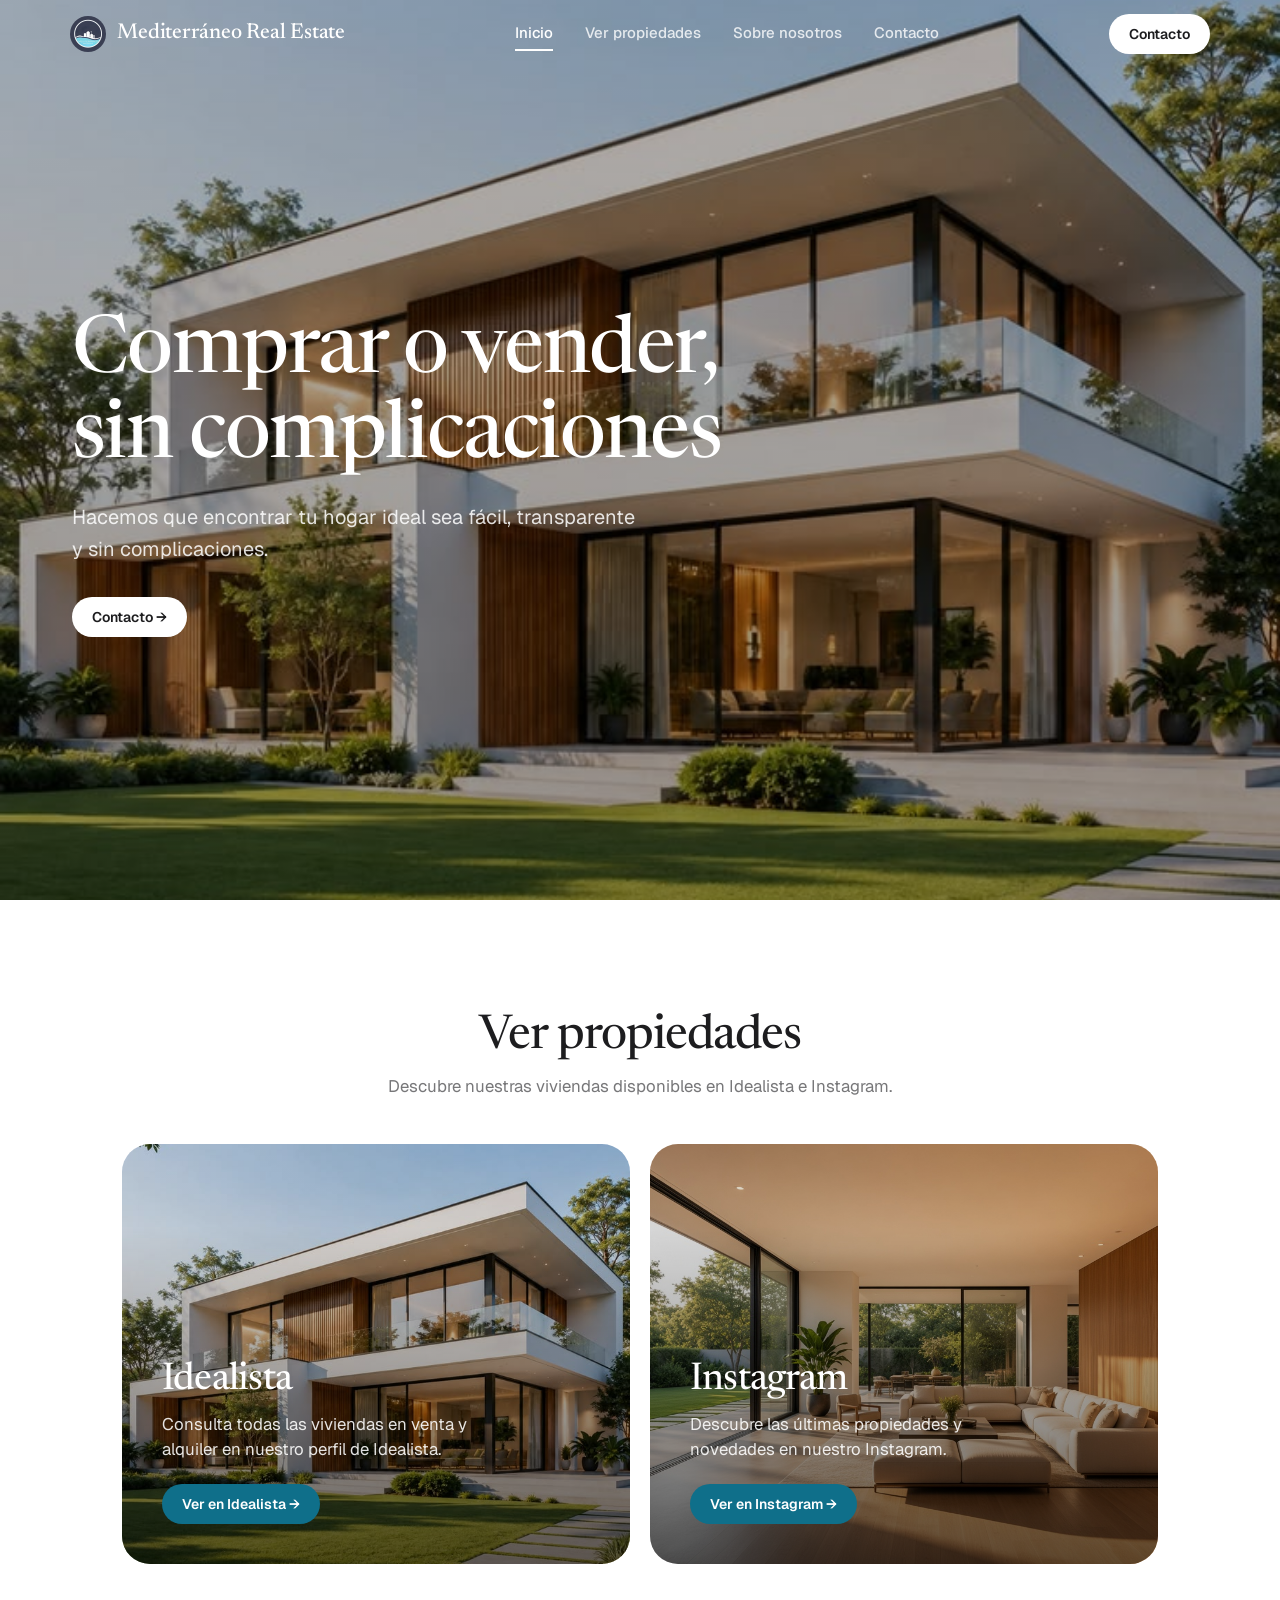
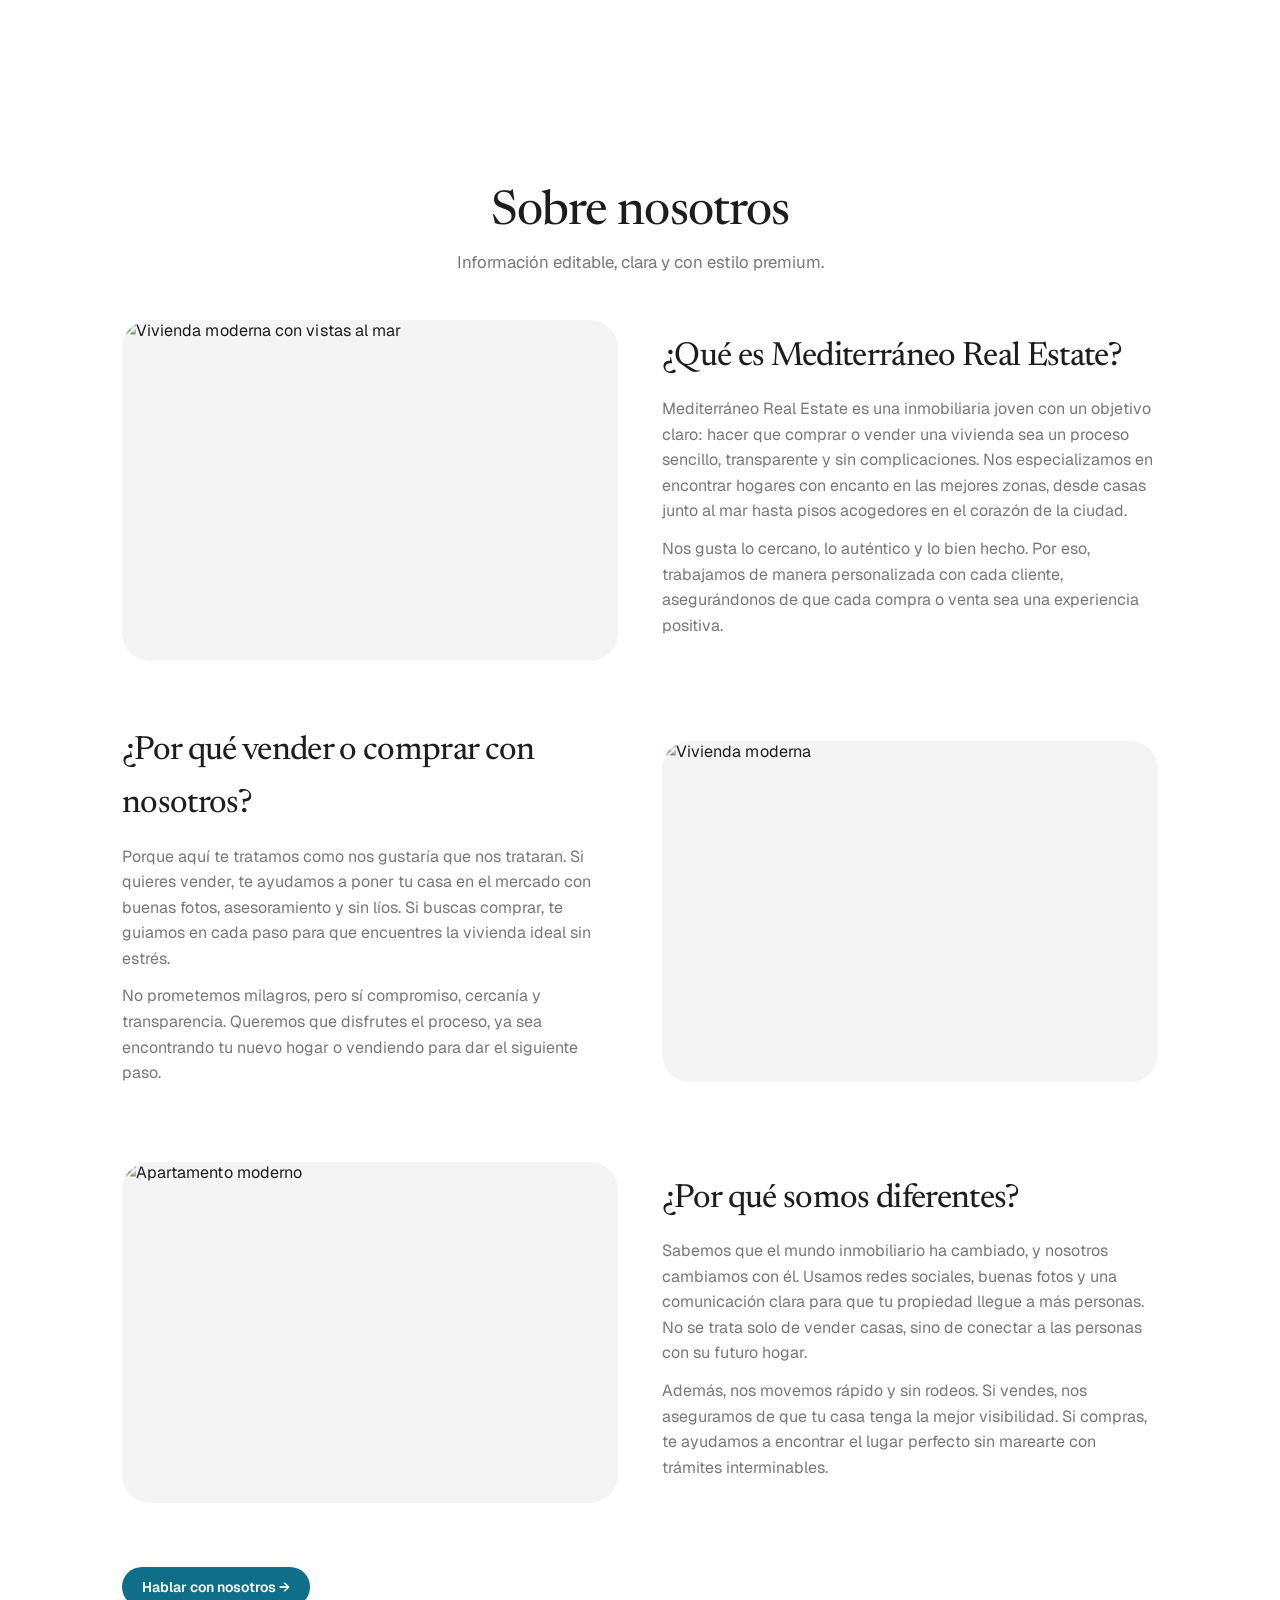
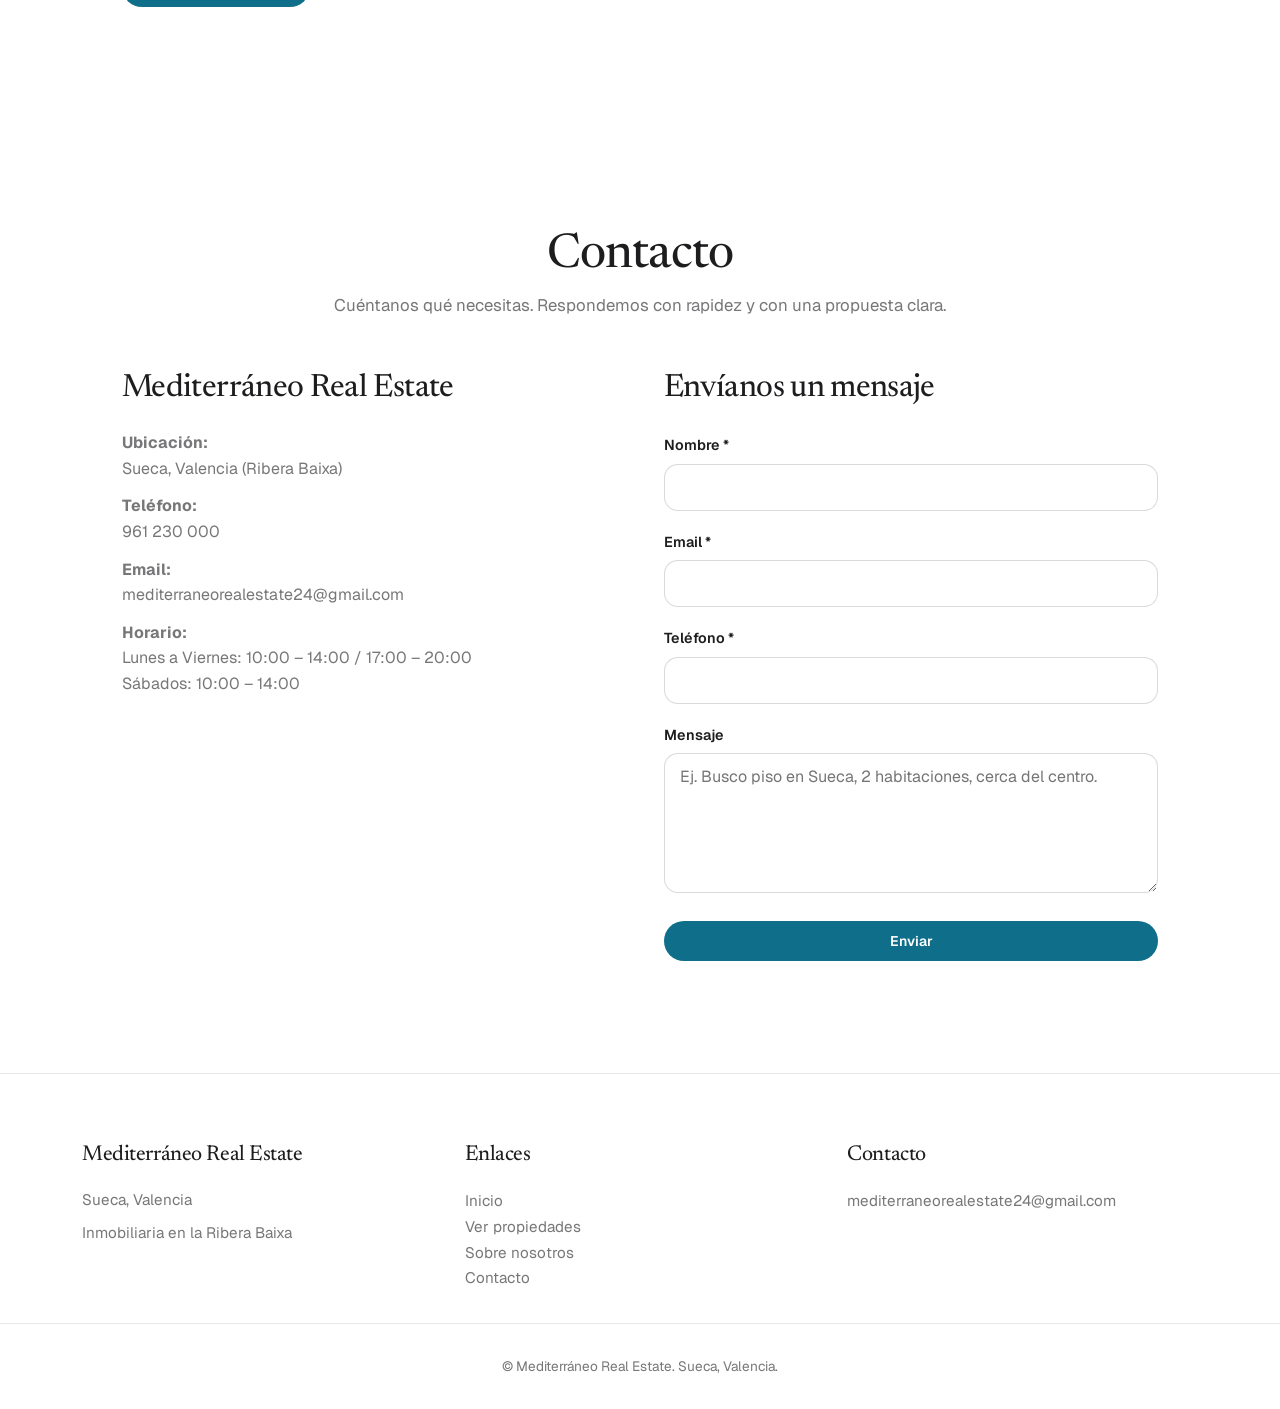
==== commit 25d6eacd: "Restyle the site to a Dillo-like layout with Newsreader and Geist. Use the house and interior photos" ====
--- a/index.html
+++ b/index.html
@@ -6,10 +6,10 @@
   <title>Mediterráneo Real Estate | Inmobiliaria en Sueca, Valencia</title>
   <meta name="description" content="Inmobiliaria en Sueca, Valencia. Compra y alquiler de viviendas, pisos y locales en la Ribera Baixa.">
   <meta property="og:type" content="website">
-  <meta property="og:url" content="https://mediterraneorealestate.netlify.app/">
+  <meta property="og:url" content="https://inmobiliaria-sueca-mediterraneo-rea.vercel.app/">
   <meta property="og:title" content="Mediterráneo Real Estate | Inmobiliaria en Sueca, Valencia">
   <meta property="og:description" content="Inmobiliaria en Sueca, Valencia. Compra y alquiler de viviendas, pisos y locales en la Ribera Baixa.">
-  <meta property="og:image" content="https://mediterraneorealestate.netlify.app/assets/logo.png">
+  <meta property="og:image" content="https://inmobiliaria-sueca-mediterraneo-rea.vercel.app/assets/logo.png">
   <meta property="og:locale" content="es_ES">
   <!-- Twitter Card -->
   <meta name="twitter:card" content="summary_large_image">
@@ -25,7 +25,7 @@
   </script>
   <link rel="preconnect" href="https://fonts.googleapis.com">
   <link rel="preconnect" href="https://fonts.gstatic.com" crossorigin>
-  <link href="https://fonts.googleapis.com/css2?family=Cormorant+Garamond:ital,wght@0,400;0,500;0,600;0,700;1,400&family=DM+Sans:wght@400;500;600;700&display=swap" rel="stylesheet">
+  <link href="https://fonts.googleapis.com/css2?family=Geist:wght@400;500;600&family=Newsreader:opsz,wght@6..72,400;6..72,500&display=swap" rel="stylesheet">
   <link rel="stylesheet" href="css/styles.css">
   <!-- Structured data for SEO (LocalBusiness) -->
   <script type="application/ld+json">
@@ -34,7 +34,7 @@
     "@type": "RealEstateAgent",
     "name": "Mediterráneo Real Estate",
     "description": "Inmobiliaria en Sueca, Valencia. Compra y alquiler de viviendas, pisos y locales en la Ribera Baixa.",
-    "url": "https://mediterraneorealestate.netlify.app/",
+    "url": "https://inmobiliaria-sueca-mediterraneo-rea.vercel.app/",
     "areaServed": {
       "@type": "Place",
       "name": "Sueca",
@@ -68,30 +68,36 @@
         <a href="#sobre">Sobre nosotros</a>
         <a href="#contacto">Contacto</a>
       </nav>
-      <button class="nav-toggle" id="nav-toggle" aria-label="Abrir menú">☰</button>
+      <div class="header-actions">
+        <a href="#contacto" class="btn btn-light header-cta" data-ga-event="cta_header" data-ga-label="contacto">Contacto</a>
+        <button class="nav-toggle" id="nav-toggle" aria-label="Abrir menú">☰</button>
+      </div>
     </div>
   </header>
 
   <main>
     <section class="hero hero-with-bg" id="inicio">
-      <div class="container">
+      <div class="hero-copy">
         <h1>Comprar o vender, sin complicaciones</h1>
         <p class="subtitle">Hacemos que encontrar tu hogar ideal sea fácil, transparente y sin complicaciones.</p>
-        <div class="hero-actions">
-          <a href="#contacto" class="btn btn-primary" data-ga-event="cta_hero" data-ga-label="contacto">Contacto</a>
-        </div>
-      </div>
-    </section>
-
-    <section class="section section-compact section-alt" id="propiedades">
+        <a href="#contacto" class="btn btn-light" data-ga-event="cta_hero" data-ga-label="contacto">Contacto →</a>
+      </div>
+    </section>
+
+    <section class="section section-propiedades" id="propiedades">
       <div class="container">
         <h2 class="section-title reveal">Ver propiedades</h2>
-        <div class="platform-grid reveal">
-          <a href="https://www.idealista.com/pro/mediterraneo-real-estate/" class="platform-btn" target="_blank" rel="noopener noreferrer" aria-label="Ver propiedades en Idealista" data-ga-event="cta_platform" data-ga-label="idealista">
-            <img src="assets/platforms/idealista.png" alt="Idealista">
+        <p class="section-subtitle reveal">Descubre nuestras viviendas disponibles en Idealista e Instagram.</p>
+        <div class="prop-cards reveal">
+          <a href="https://www.idealista.com/pro/mediterraneo-real-estate/" class="prop-card prop-card--exterior" target="_blank" rel="noopener noreferrer" data-ga-event="cta_platform" data-ga-label="idealista">
+            <h3>Idealista</h3>
+            <p>Consulta todas las viviendas en venta y alquiler en nuestro perfil de Idealista.</p>
+            <span class="btn btn-primary">Ver en Idealista →</span>
           </a>
-          <a href="https://www.instagram.com/inmobiliaria.mediterraneo?igsh=MXF5ZGE0MWg3OXJtNQ==" class="platform-btn" target="_blank" rel="noopener noreferrer" aria-label="Ver propiedades en Instagram" data-ga-event="cta_platform" data-ga-label="instagram">
-            <img src="assets/platforms/instagram.svg" alt="Instagram">
+          <a href="https://www.instagram.com/inmobiliaria.mediterraneo?igsh=MXF5ZGE0MWg3OXJtNQ==" class="prop-card prop-card--interior" target="_blank" rel="noopener noreferrer" data-ga-event="cta_platform" data-ga-label="instagram">
+            <h3>Instagram</h3>
+            <p>Descubre las últimas propiedades y novedades en nuestro Instagram.</p>
+            <span class="btn btn-primary">Ver en Instagram →</span>
           </a>
         </div>
       </div>
@@ -136,7 +142,7 @@
         </div>
 
         <div style="margin-top: 1.25rem;">
-          <a href="#contacto" class="btn btn-outline" data-ga-event="cta_about" data-ga-label="home_about">Hablar con nosotros</a>
+          <a href="#contacto" class="btn btn-primary" data-ga-event="cta_about" data-ga-label="home_about">Hablar con nosotros →</a>
         </div>
       </div>
     </section>
--- a/css/styles.css
+++ b/css/styles.css
@@ -1,14 +1,14 @@
 /* Mediterráneo Real Estate — Sueca, Valencia */
 
 :root {
-  --color-ink: #1e2a35;
-  --color-ink-2: rgba(30,42,53,0.78);
-  --color-muted: rgba(30,42,53,0.60);
+  --color-ink: #1d1d1f;
+  --color-ink-2: rgba(29,29,31,0.78);
+  --color-muted: rgba(29,29,31,0.60);
 
   --color-bg: #ffffff;
   --color-sand: #f4efe6;
   --color-mist: #f6f7f9;
-  --color-line: rgba(30,42,53,0.10);
+  --color-line: rgba(29,29,31,0.10);
 
   --color-accent: #0f6f8a;          /* mediterranean blue */
   --color-accent-2: #d9c7a0;        /* warm sand accent */
@@ -16,12 +16,13 @@
   --color-teal: #0b8a8a;
   --color-sunset: #d18d5f;
 
-  --font-sans: 'DM Sans', -apple-system, BlinkMacSystemFont, system-ui, sans-serif;
-  --font-display: 'Cormorant Garamond', Georgia, serif;
-  --radius: 0px;
-  --shadow: 0 10px 30px rgba(30,42,53,0.10);
-  --shadow-hover: 0 18px 48px rgba(30,42,53,0.14);
-  --shadow-soft: 0 8px 26px rgba(30,42,53,0.08);
+  --font-sans: 'Geist', -apple-system, BlinkMacSystemFont, system-ui, sans-serif;
+  --font-display: 'Newsreader', Georgia, serif;
+  --radius: 16px;
+  --radius-card: 28px;
+  --shadow: 0 10px 30px rgba(29,29,31,0.08);
+  --shadow-hover: 0 18px 48px rgba(29,29,31,0.12);
+  --shadow-soft: 0 8px 26px rgba(29,29,31,0.06);
 
   --ease-out: cubic-bezier(0.16, 1, 0.3, 1);
   --focus: 0 0 0 4px rgba(15,111,138,0.18);
@@ -41,10 +42,7 @@
   font-family: var(--font-sans);
   color: var(--color-ink);
   line-height: 1.6;
-  background:
-    radial-gradient(900px 500px at 10% 0%, rgba(15,111,138,0.10) 0%, rgba(15,111,138,0) 55%),
-    radial-gradient(900px 500px at 90% 10%, rgba(209,141,95,0.10) 0%, rgba(209,141,95,0) 55%),
-    var(--color-bg);
+  background: var(--color-bg);
 }
 
 img {
@@ -58,192 +56,224 @@
   text-decoration: none;
 }
 
-/* Header - white, minimal */
+/* Header — transparent over hero, solid after scroll */
 .site-header {
   position: fixed;
   top: 0;
   left: 0;
   right: 0;
   z-index: 100;
-  background: rgba(255,255,255,0.78);
-  border-bottom: 1px solid var(--color-line);
-  backdrop-filter: blur(10px);
-  -webkit-backdrop-filter: blur(10px);
+  background: transparent;
+  border-bottom: 1px solid transparent;
+  color: #fff;
+  transition: background 0.25s var(--ease-out), border-color 0.25s var(--ease-out), color 0.25s var(--ease-out);
+}
+
+.site-header.is-solid {
+  background: rgba(255,255,255,0.92);
+  border-bottom-color: var(--color-line);
+  color: var(--color-ink);
+  backdrop-filter: blur(12px);
+  -webkit-backdrop-filter: blur(12px);
 }
 
 .header-inner {
-  max-width: 1200px;
+  max-width: 1180px;
   margin: 0 auto;
-  padding: 0.5rem 1.25rem;
+  padding: 0.85rem 1.25rem;
   display: flex;
   align-items: center;
   justify-content: space-between;
-  gap: 2rem;
+  gap: 1.5rem;
 }
 
 .logo-link {
   display: flex;
   align-items: center;
-  gap: 0.75rem;
+  gap: 0.7rem;
 }
 
 .logo-link img {
-  height: 42px;
-  width: 42px;
+  height: 36px;
+  width: 36px;
   object-fit: cover;
-  border-radius: var(--radius);
-  box-shadow: 0 10px 22px rgba(30,42,53,0.14);
+  border-radius: 999px;
 }
 
 .logo-text {
   font-family: var(--font-display);
   font-weight: 500;
-  font-size: 1.15rem;
-  color: var(--color-ink);
-  letter-spacing: 0.04em;
+  font-size: 1.35rem;
+  letter-spacing: -0.01em;
+  color: inherit;
 }
 
 .nav-main {
   display: flex;
   align-items: center;
-  gap: 0.25rem;
+  gap: 2rem;
 }
 
 .nav-main a {
-  color: var(--color-ink-2);
+  color: inherit;
   font-weight: 500;
-  font-size: 0.95rem;
-  padding: 0.52rem 0.85rem;
-  border-radius: var(--radius);
-  transition: color 0.25s var(--ease-out), background 0.25s var(--ease-out);
+  font-size: 15px;
+  padding: 4px 0;
+  border-bottom: 2px solid transparent;
+  opacity: 0.8;
+  transition: opacity 0.25s var(--ease-out), border-color 0.25s var(--ease-out);
 }
 
 .nav-main a:hover,
 .nav-main a.active {
-  color: var(--color-ink);
-  background: rgba(30,42,53,0.06);
+  opacity: 1;
+  border-bottom-color: currentColor;
+  background: none;
+}
+
+.header-actions {
+  display: flex;
+  align-items: center;
+  gap: 0.75rem;
 }
 
 .nav-toggle {
   display: none;
   background: none;
   border: none;
-  color: var(--color-ink);
+  color: inherit;
   font-size: 1.5rem;
   cursor: pointer;
-  padding: 0.5rem;
-}
-
-/* Main content - offset for fixed header */
+  padding: 0.35rem;
+}
+
+/* Main sits under the overlay header */
 main {
-  padding-top: 88px;
-  min-height: calc(100vh - 88px);
+  min-height: 100vh;
+}
+
+.page-inner main {
+  padding-top: 72px;
 }
 
 .container {
   max-width: 1100px;
   margin: 0 auto;
-  padding: 0 1.5rem;
+  padding: 0 2rem;
 }
 
 .container-wide {
-  max-width: 1200px;
+  max-width: 1180px;
   margin: 0 auto;
-  padding: 0 1.5rem;
+  padding: 0 2rem;
 }
 
 /* Hero */
 .hero {
-  background: linear-gradient(180deg, rgba(244,239,230,0.94) 0%, rgba(255,255,255,0.98) 55%, rgba(255,255,255,1) 100%);
   color: var(--color-ink);
   padding: 4rem 0 5rem;
-  text-align: center;
   position: relative;
 }
 
 .hero.hero-with-bg {
   background:
-    linear-gradient(180deg, rgba(30,42,53,0.18) 0%, rgba(30,42,53,0.50) 55%, rgba(30,42,53,0.82) 100%),
-    url('https://images.unsplash.com/photo-1600585152220-90363fe7e115?w=2200&q=90') center/cover no-repeat;
-  min-height: 84vh;
+    linear-gradient(180deg, rgba(0,0,0,0.28) 0%, rgba(0,0,0,0.42) 100%),
+    url('../assets/house photo hero section.jpg') center/cover no-repeat;
+  min-height: 100vh;
   display: flex;
   align-items: center;
-  padding: 6rem 0 5rem;
+  padding: 7rem 2rem 4rem;
+}
+
+.hero-copy {
+  max-width: 720px;
+  padding-left: 1.25rem;
+}
+
+@media (min-width: 768px) {
+  .hero-copy {
+    padding-left: 2.5rem;
+  }
 }
 
 .hero h1 {
   font-family: var(--font-display);
-  font-size: clamp(2.25rem, 5.5vw, 3.5rem);
-  font-weight: 600;
-  letter-spacing: 0.02em;
-  margin-bottom: 1rem;
-  line-height: 1.15;
+  font-size: clamp(2.75rem, 7vw, 5rem);
+  font-weight: 450;
+  letter-spacing: -0.02em;
+  margin-bottom: 1.25rem;
+  line-height: 1.06;
 }
 
 .hero.hero-with-bg h1 {
-  font-weight: 500;
-  letter-spacing: 0.04em;
   color: #fff;
-  text-shadow: 0 18px 55px rgba(0,0,0,0.45);
 }
 
 .hero .subtitle {
-  font-size: 1.15rem;
+  font-size: 1.25rem;
   font-weight: 400;
-  opacity: 0.95;
+  line-height: 1.6;
   margin-bottom: 2rem;
-  max-width: 520px;
-  margin-left: auto;
-  margin-right: auto;
-  letter-spacing: 0.01em;
-}
-
-.hero.hero-with-bg .subtitle {
-  color: rgba(255,255,255,0.88);
+  max-width: 36rem;
+  color: rgba(255,255,255,0.85);
 }
 
 .hero-actions {
   display: flex;
   flex-wrap: wrap;
   gap: 1rem;
-  justify-content: center;
-}
-
-/* Buttons */
+}
+
+/* Buttons — Dillo pills, Mediterráneo color */
 .btn {
   display: inline-flex;
   align-items: center;
   justify-content: center;
-  gap: 0.5rem;
+  gap: 0.4rem;
+  font-family: var(--font-sans);
   font-weight: 600;
-  font-size: 0.95rem;
-  padding: 0.7rem 1.15rem;
-  border-radius: var(--radius);
-  transition: transform 0.25s var(--ease-out), box-shadow 0.25s var(--ease-out), background 0.25s var(--ease-out), color 0.25s var(--ease-out), border-color 0.25s var(--ease-out);
+  font-size: 14px;
+  line-height: 20px;
+  height: 40px;
+  padding: 10px 20px;
+  border-radius: 999px;
+  transition: transform 0.25s var(--ease-out), background 0.25s var(--ease-out), color 0.25s var(--ease-out);
   border: none;
   cursor: pointer;
+  text-decoration: none;
 }
 
 .btn-primary {
-  background: linear-gradient(135deg, rgba(15,111,138,0.95) 0%, rgba(11,138,138,0.90) 100%);
+  background: var(--color-accent);
   color: #fff;
 }
 
 .btn-primary:hover {
-  background: linear-gradient(135deg, rgba(17,134,166,0.98) 0%, rgba(11,138,138,0.96) 100%);
-  transform: translateY(-2px);
-  box-shadow: var(--shadow-hover);
+  background: var(--color-accent-hover);
+}
+
+.btn-light {
+  background: #fff;
+  color: var(--color-ink);
+}
+
+.btn-light:hover {
+  background: rgba(255,255,255,0.88);
+}
+
+.site-header.is-solid .header-cta.btn-light {
+  background: var(--color-accent);
+  color: #fff;
 }
 
 .btn-outline {
   background: transparent;
   color: var(--color-ink);
-  border: 1px solid rgba(30,42,53,0.22);
+  border: 1px solid rgba(29,29,31,0.18);
 }
 
 .btn-outline:hover {
-  border-color: rgba(30,42,53,0.28);
-  background: rgba(244,239,230,0.65);
+  background: rgba(29,29,31,0.04);
 }
 
 .btn-soft {
@@ -260,17 +290,21 @@
 /* Section titles */
 .section-title {
   font-family: var(--font-display);
-  font-size: clamp(1.9rem, 3.2vw, 2.5rem);
-  font-weight: 600;
-  color: var(--color-ink);
-  margin-bottom: 0.5rem;
-  letter-spacing: 0.02em;
+  font-size: clamp(2.25rem, 4vw, 3rem);
+  font-weight: 450;
+  color: var(--color-ink);
+  margin-bottom: 0.65rem;
+  letter-spacing: -0.02em;
+  line-height: 1.06;
+  text-align: center;
 }
 
 .section-subtitle {
   color: var(--color-muted);
-  font-size: 1rem;
-  margin-bottom: 2rem;
+  font-size: 1.05rem;
+  margin: 0 auto 2.75rem;
+  text-align: center;
+  max-width: 40rem;
 }
 
 /* Cards */
@@ -319,7 +353,7 @@
 .card-body h3 {
   font-family: var(--font-display);
   font-size: 1.35rem;
-  font-weight: 600;
+  font-weight: 700;
   color: var(--color-ink);
   margin-bottom: 0.5rem;
   letter-spacing: 0.02em;
@@ -332,28 +366,26 @@
 
 /* Home sections */
 .section {
-  padding: 3rem 0;
+  padding: 7rem 0;
 }
 
 .section-alt {
-  background:
-    radial-gradient(900px 380px at 15% 10%, rgba(15,111,138,0.10) 0%, rgba(15,111,138,0) 55%),
-    radial-gradient(900px 380px at 85% 10%, rgba(209,141,95,0.14) 0%, rgba(209,141,95,0) 55%),
-    linear-gradient(180deg, rgba(246,247,249,0.92) 0%, rgba(255,255,255,1) 100%);
+  background: #fff;
 }
 
 /* Footer */
 .site-footer {
-  background: var(--color-ink);
-  color: #fff;
-  padding: 3rem 0 2rem;
-  margin-top: 4rem;
+  background: #fff;
+  color: var(--color-ink);
+  padding: 4rem 0 2rem;
+  margin-top: 0;
+  border-top: 1px solid var(--color-line);
 }
 
 .footer-inner {
-  max-width: 1200px;
+  max-width: 1180px;
   margin: 0 auto;
-  padding: 0 1.5rem;
+  padding: 0 2rem;
   display: grid;
   grid-template-columns: repeat(auto-fit, minmax(200px, 1fr));
   gap: 2rem;
@@ -362,50 +394,47 @@
 
 .footer-inner h4 {
   font-family: var(--font-display);
-  font-size: 0.95rem;
-  font-weight: 500;
-  text-transform: uppercase;
-  letter-spacing: 0.12em;
+  font-size: 1.35rem;
+  font-weight: 450;
+  letter-spacing: -0.02em;
   margin-bottom: 1rem;
-  opacity: 0.9;
+  text-transform: none;
+  opacity: 1;
 }
 
 .footer-inner a,
 .footer-inner p {
-  color: rgba(255,255,255,0.75);
-  font-size: 0.9rem;
+  color: var(--color-muted);
+  font-size: 0.95rem;
   margin-bottom: 0.5rem;
 }
 
 .footer-inner a:hover {
-  color: rgba(217,199,160,0.95);
+  color: var(--color-ink);
 }
 
 .footer-bottom {
   text-align: center;
   padding-top: 2rem;
-  border-top: 1px solid rgba(255,255,255,0.1);
-  color: rgba(255,255,255,0.6);
+  border-top: 1px solid var(--color-line);
+  color: var(--color-muted);
   font-size: 0.85rem;
 }
 
 /* Page header (inner pages) */
 .page-header {
-  background:
-    radial-gradient(1200px 400px at 10% 20%, rgba(15,111,138,0.18) 0%, rgba(15,111,138,0) 55%),
-    radial-gradient(900px 380px at 90% 30%, rgba(217,199,160,0.24) 0%, rgba(217,199,160,0) 55%),
-    linear-gradient(180deg, rgba(244,239,230,0.9) 0%, rgba(255,255,255,1) 65%);
-  color: var(--color-ink);
-  padding: 3rem 0;
+  background: #fff;
+  color: var(--color-ink);
+  padding: 4rem 0 2rem;
   text-align: center;
-  border-bottom: 1px solid var(--color-line);
+  border-bottom: none;
 }
 
 .page-header h1 {
   font-family: var(--font-display);
-  font-size: clamp(1.9rem, 4vw, 2.75rem);
-  font-weight: 600;
-  letter-spacing: 0.03em;
+  font-size: clamp(2.25rem, 4vw, 3rem);
+  font-weight: 450;
+  letter-spacing: -0.02em;
 }
 
 .page-header p {
@@ -464,9 +493,9 @@
 .form-group input,
 .form-group textarea {
   width: 100%;
-  padding: 0.7rem 0.9rem;
-  border: 1px solid rgba(30,42,53,0.18);
-  border-radius: var(--radius);
+  padding: 0.75rem 0.95rem;
+  border: 1px solid rgba(29,29,31,0.16);
+  border-radius: 14px;
   font-family: inherit;
   font-size: 1rem;
   transition: border-color 0.25s var(--ease-out), box-shadow 0.25s var(--ease-out);
@@ -492,13 +521,14 @@
   align-items: start;
 }
 
-.contact-info h3 {
+.contact-info h3,
+.contact-form h3 {
   font-family: var(--font-display);
-  font-size: 1.5rem;
-  font-weight: 600;
+  font-size: 2rem;
+  font-weight: 450;
   color: var(--color-ink);
   margin-bottom: 1rem;
-  letter-spacing: 0.02em;
+  letter-spacing: -0.02em;
 }
 
 .contact-info p {
@@ -507,11 +537,11 @@
 }
 
 .contact-form {
-  background: rgba(244,239,230,0.55);
-  padding: 1.35rem;
-  border-radius: var(--radius);
-  border: 1px solid rgba(30,42,53,0.08);
-  box-shadow: var(--shadow-soft);
+  background: #fff;
+  padding: 0;
+  border-radius: 0;
+  border: none;
+  box-shadow: none;
 }
 
 /* Listings (Buy/Rent) */
@@ -555,9 +585,12 @@
     right: 0;
     background: #ffffff;
     flex-direction: column;
-    padding: 1rem;
+    align-items: flex-start;
+    gap: 0;
+    padding: 1rem 1.25rem 1.25rem;
     border-bottom: 1px solid var(--color-line);
-    box-shadow: 0 18px 40px rgba(30,42,53,0.10);
+    box-shadow: 0 18px 40px rgba(29,29,31,0.10);
+    color: var(--color-ink);
   }
 
   .nav-main.is-open {
@@ -568,12 +601,24 @@
     display: block;
   }
 
+  .header-cta {
+    display: none;
+  }
+
+  .logo-text {
+    display: none;
+  }
+
   .contact-layout {
     grid-template-columns: 1fr;
   }
 
-  .hero {
-    padding: 3rem 0 4rem;
+  .hero.hero-with-bg {
+    padding: 7rem 1.25rem 3.5rem;
+  }
+
+  .hero-copy {
+    padding-left: 0;
   }
 }
 
@@ -736,14 +781,14 @@
 .about-block {
   display: grid;
   grid-template-columns: 1fr 1fr;
-  gap: 2.2rem;
+  gap: 2.75rem;
   align-items: center;
-  padding: 1.15rem;
-  border-radius: var(--radius);
-  border: 1px solid rgba(30,42,53,0.10);
-  background: #fff;
-  box-shadow: var(--shadow-soft);
-  margin-bottom: 1.4rem;
+  padding: 0;
+  border-radius: 0;
+  border: none;
+  background: transparent;
+  box-shadow: none;
+  margin-bottom: 4rem;
 }
 
 .about-block:nth-child(even) .about-media {
@@ -751,10 +796,10 @@
 }
 
 .about-media {
-  border-radius: var(--radius);
+  border-radius: var(--radius-card);
   overflow: hidden;
-  border: 1px solid rgba(30,42,53,0.10);
-  background: rgba(244,239,230,0.45);
+  border: none;
+  background: #f4f4f5;
 }
 
 .about-media img {
@@ -767,9 +812,10 @@
 
 .about-copy h3 {
   font-family: var(--font-display);
-  font-size: 1.85rem;
-  letter-spacing: 0.02em;
-  margin-bottom: 0.5rem;
+  font-size: clamp(1.75rem, 2.6vw, 2.25rem);
+  font-weight: 450;
+  letter-spacing: -0.02em;
+  margin-bottom: 0.75rem;
 }
 
 .about-copy p {
@@ -1280,89 +1326,90 @@
   }
 }
 
-/* Ver viviendas — platform links */
-.section-compact {
-  padding: 2rem 0;
-}
-
-.section-compact .container {
-  text-align: center;
-}
-
-.section-compact .section-title {
-  margin-bottom: 1.25rem;
-}
-
-.platform-grid {
-  display: inline-flex;
-  flex-wrap: nowrap;
-  justify-content: center;
-  align-items: stretch;
+/* Ver propiedades — two photo cards */
+.section-propiedades {
+  background: #fff;
+}
+
+.prop-cards {
+  display: grid;
+  grid-template-columns: 1fr 1fr;
   gap: 1.25rem;
-  width: 100%;
-}
-
-.platform-btn {
+}
+
+.prop-card {
+  position: relative;
   display: flex;
   flex-direction: column;
-  align-items: center;
-  justify-content: center;
-  gap: 0.5rem;
-  width: 160px;
-  height: 120px;
-  padding: 1.25rem;
-  cursor: pointer;
-  background: rgba(255, 255, 255, 0.92);
-  border: 1px solid var(--color-line);
-  box-shadow: var(--shadow-soft);
-  transition:
-    transform 0.3s var(--ease-out),
-    box-shadow 0.3s var(--ease-out),
-    border-color 0.3s var(--ease-out),
-    background 0.3s var(--ease-out);
-}
-
-.platform-btn:hover {
-  transform: translateY(-6px) scale(1.02);
-  border-color: rgba(15, 111, 138, 0.35);
-  background: #fff;
-  box-shadow: var(--shadow-hover);
-}
-
-.platform-btn:active {
-  transform: translateY(-2px) scale(0.98);
-  box-shadow: var(--shadow-soft);
-}
-
-.platform-btn:focus-visible {
-  outline: none;
-  box-shadow: var(--focus), var(--shadow-soft);
-}
-
-.platform-btn img {
-  width: auto;
-  max-width: 120px;
-  height: 48px;
-  object-fit: contain;
-  margin: auto;
-  border-radius: 12px;
-}
-
-.platform-name {
-  font-size: 0.85rem;
-  font-weight: 600;
-  color: var(--color-ink-2);
-  min-height: 1.2em;
-  text-align: center;
-}
-
-@media (max-width: 640px) {
-  .platform-grid {
-    flex-wrap: wrap;
-  }
-
-  .platform-btn {
-    width: 140px;
-    height: 110px;
-  }
-}
+  justify-content: flex-end;
+  align-items: flex-start;
+  min-height: 420px;
+  padding: 40px;
+  border-radius: var(--radius-card);
+  overflow: hidden;
+  color: #fff;
+  background-size: cover;
+  background-position: center;
+}
+
+.prop-card::before {
+  content: "";
+  position: absolute;
+  inset: 0;
+  background: linear-gradient(180deg, rgba(0,0,0,0.15) 20%, rgba(0,0,0,0.62) 100%);
+}
+
+.prop-card > * {
+  position: relative;
+  z-index: 1;
+}
+
+.prop-card--exterior {
+  background-image: url('../assets/house photo hero section.jpg');
+}
+
+.prop-card--interior {
+  background-image: url('../assets/hero-interior.jpg');
+}
+
+.prop-card h3 {
+  font-family: var(--font-display);
+  font-size: clamp(2rem, 3vw, 2.75rem);
+  font-weight: 450;
+  letter-spacing: -0.02em;
+  line-height: 1.08;
+  margin-bottom: 0.65rem;
+  color: #fff;
+}
+
+.prop-card p {
+  max-width: 28ch;
+  margin-bottom: 1.35rem;
+  color: rgba(255,255,255,0.88);
+  font-size: 1.05rem;
+  line-height: 1.5;
+}
+
+.prop-card .btn {
+  pointer-events: none;
+}
+
+@media (max-width: 760px) {
+  .prop-cards {
+    grid-template-columns: 1fr;
+  }
+
+  .prop-card {
+    min-height: 360px;
+    padding: 28px;
+  }
+
+  .about-block {
+    grid-template-columns: 1fr;
+    gap: 1.5rem;
+  }
+
+  .about-block:nth-child(even) .about-media {
+    order: 0;
+  }
+}
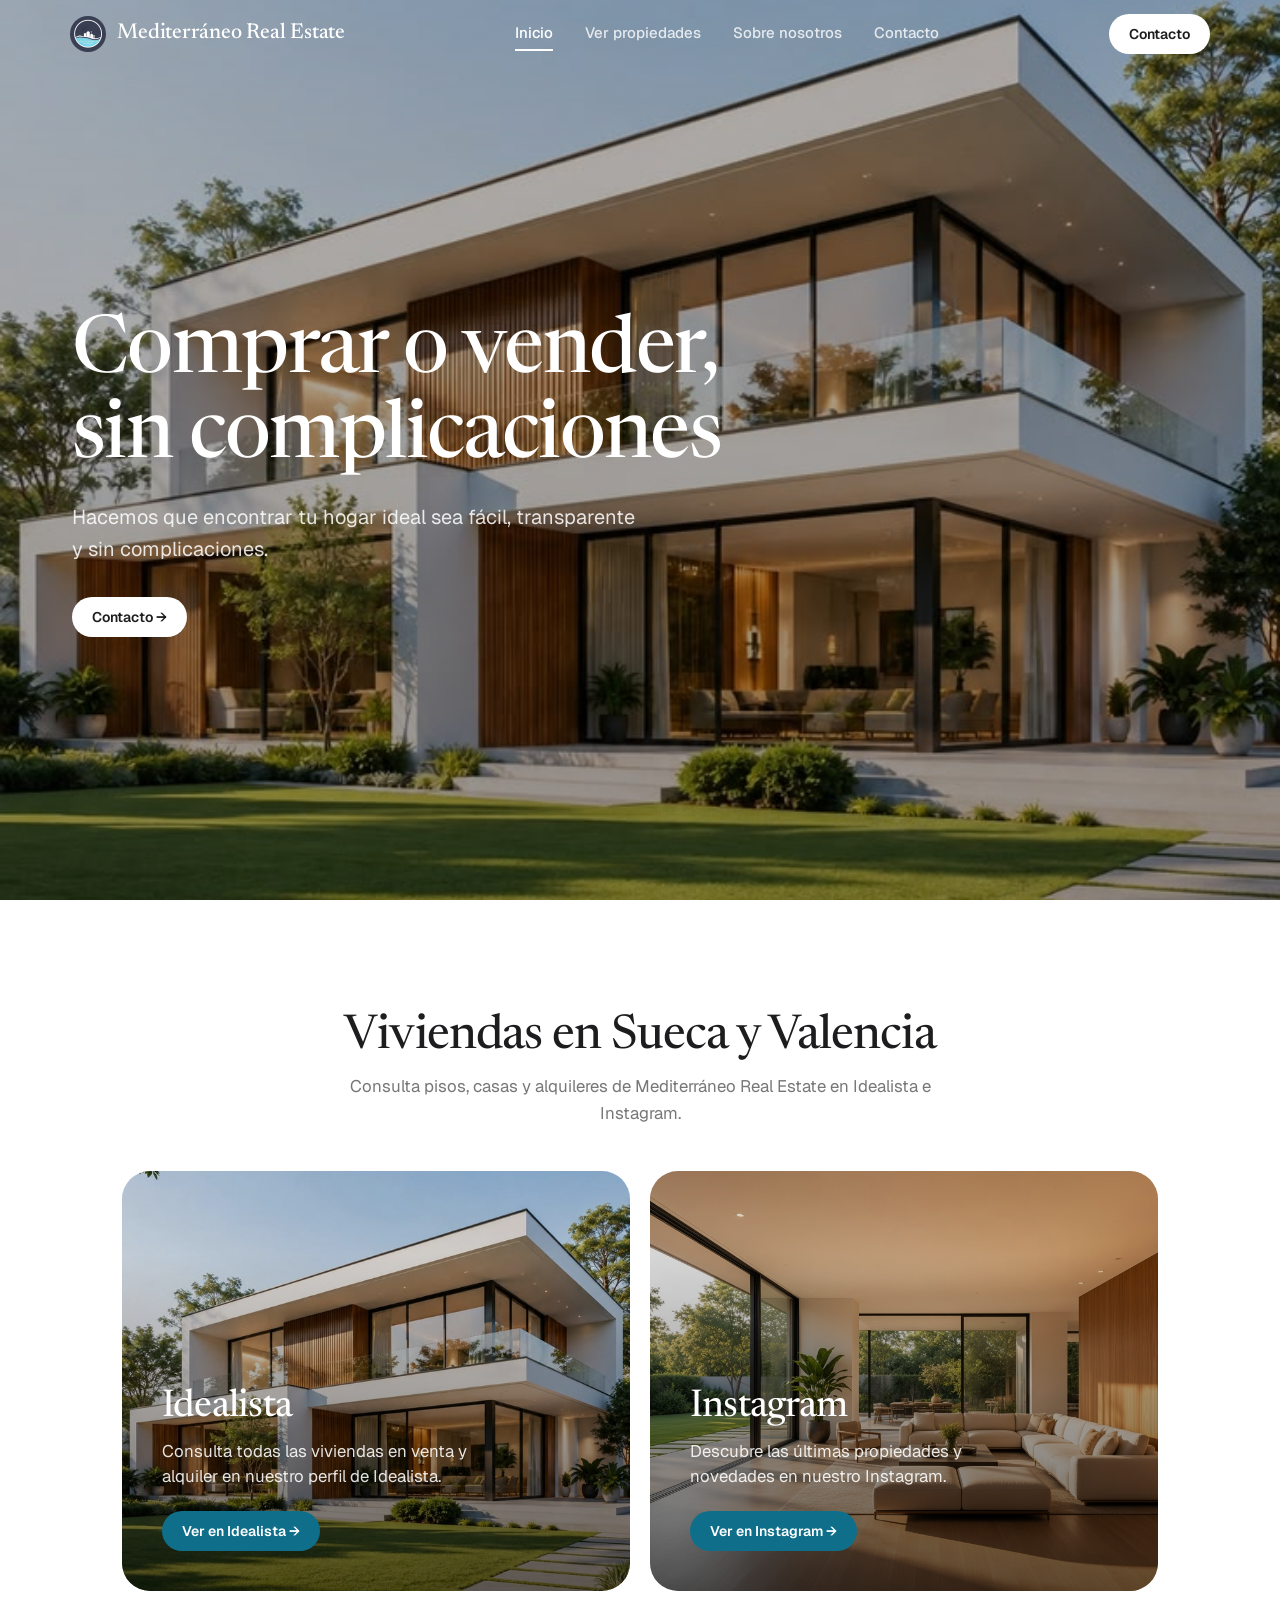
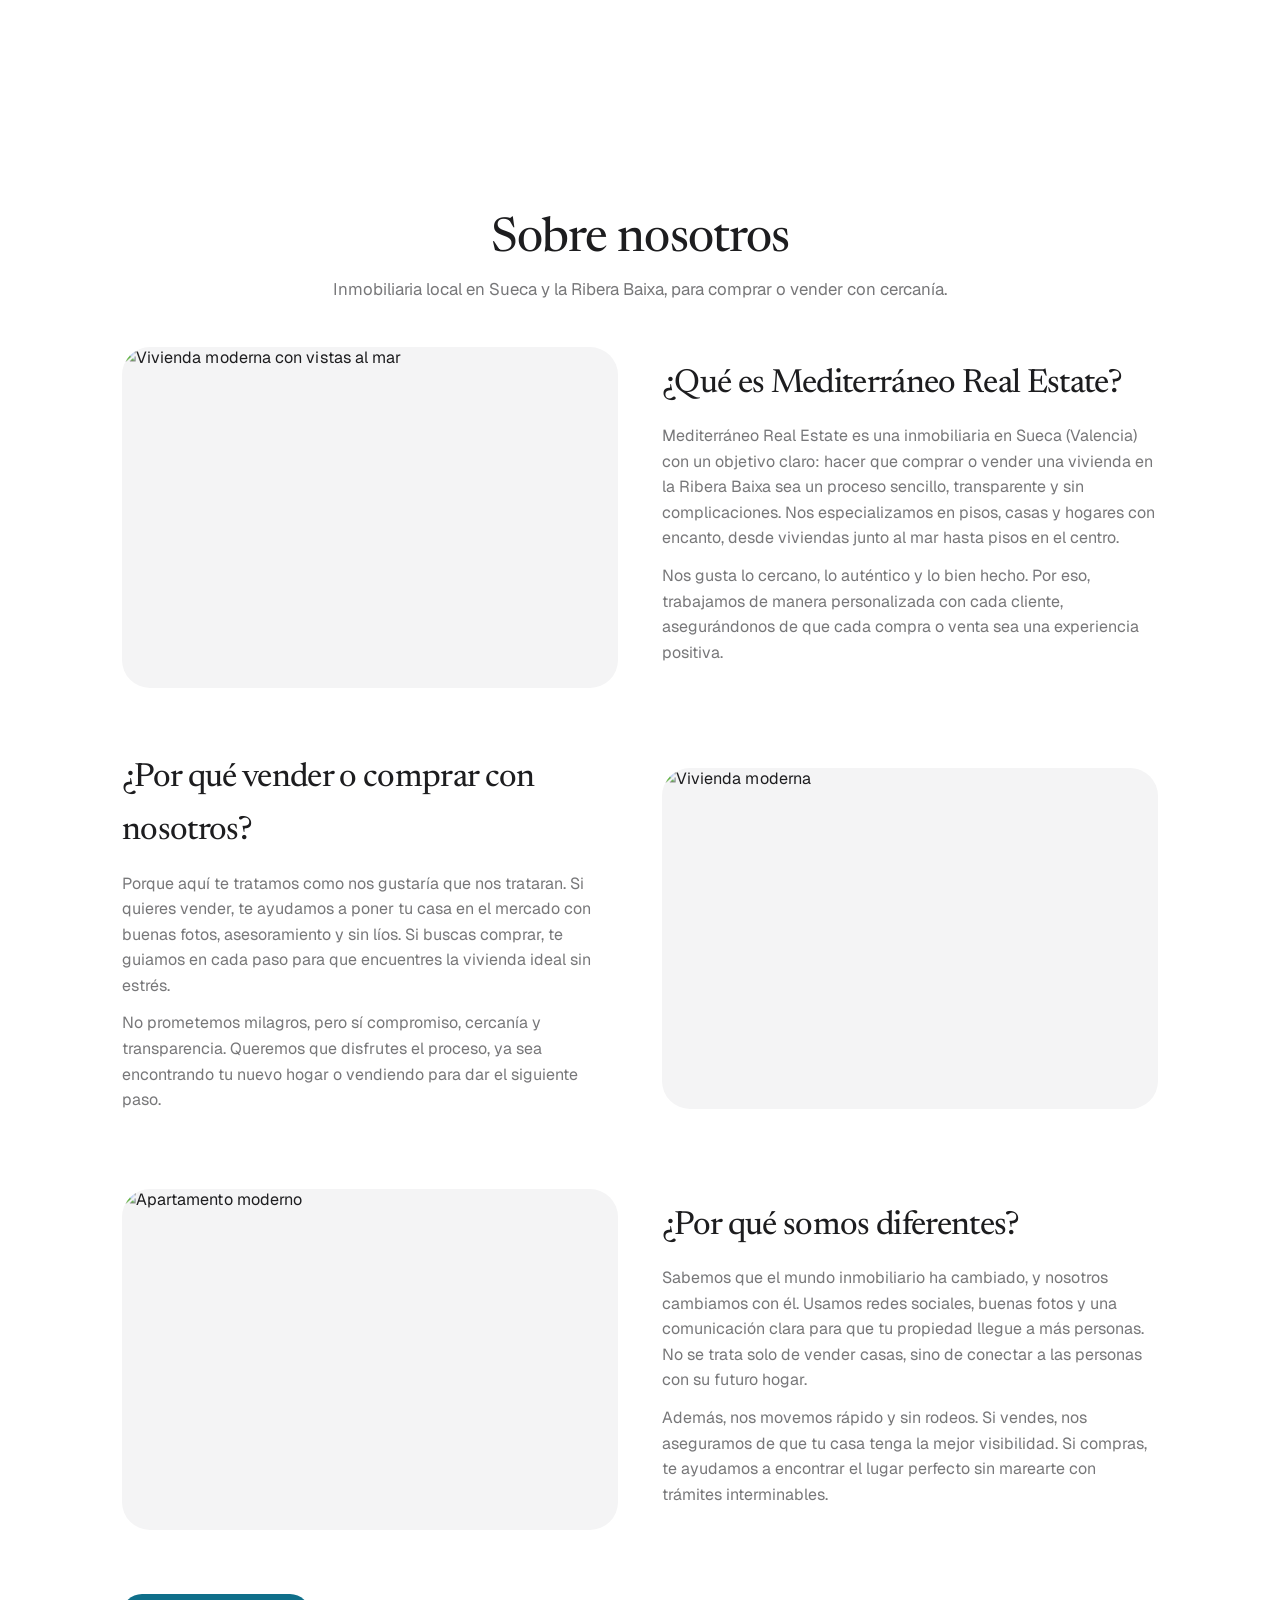
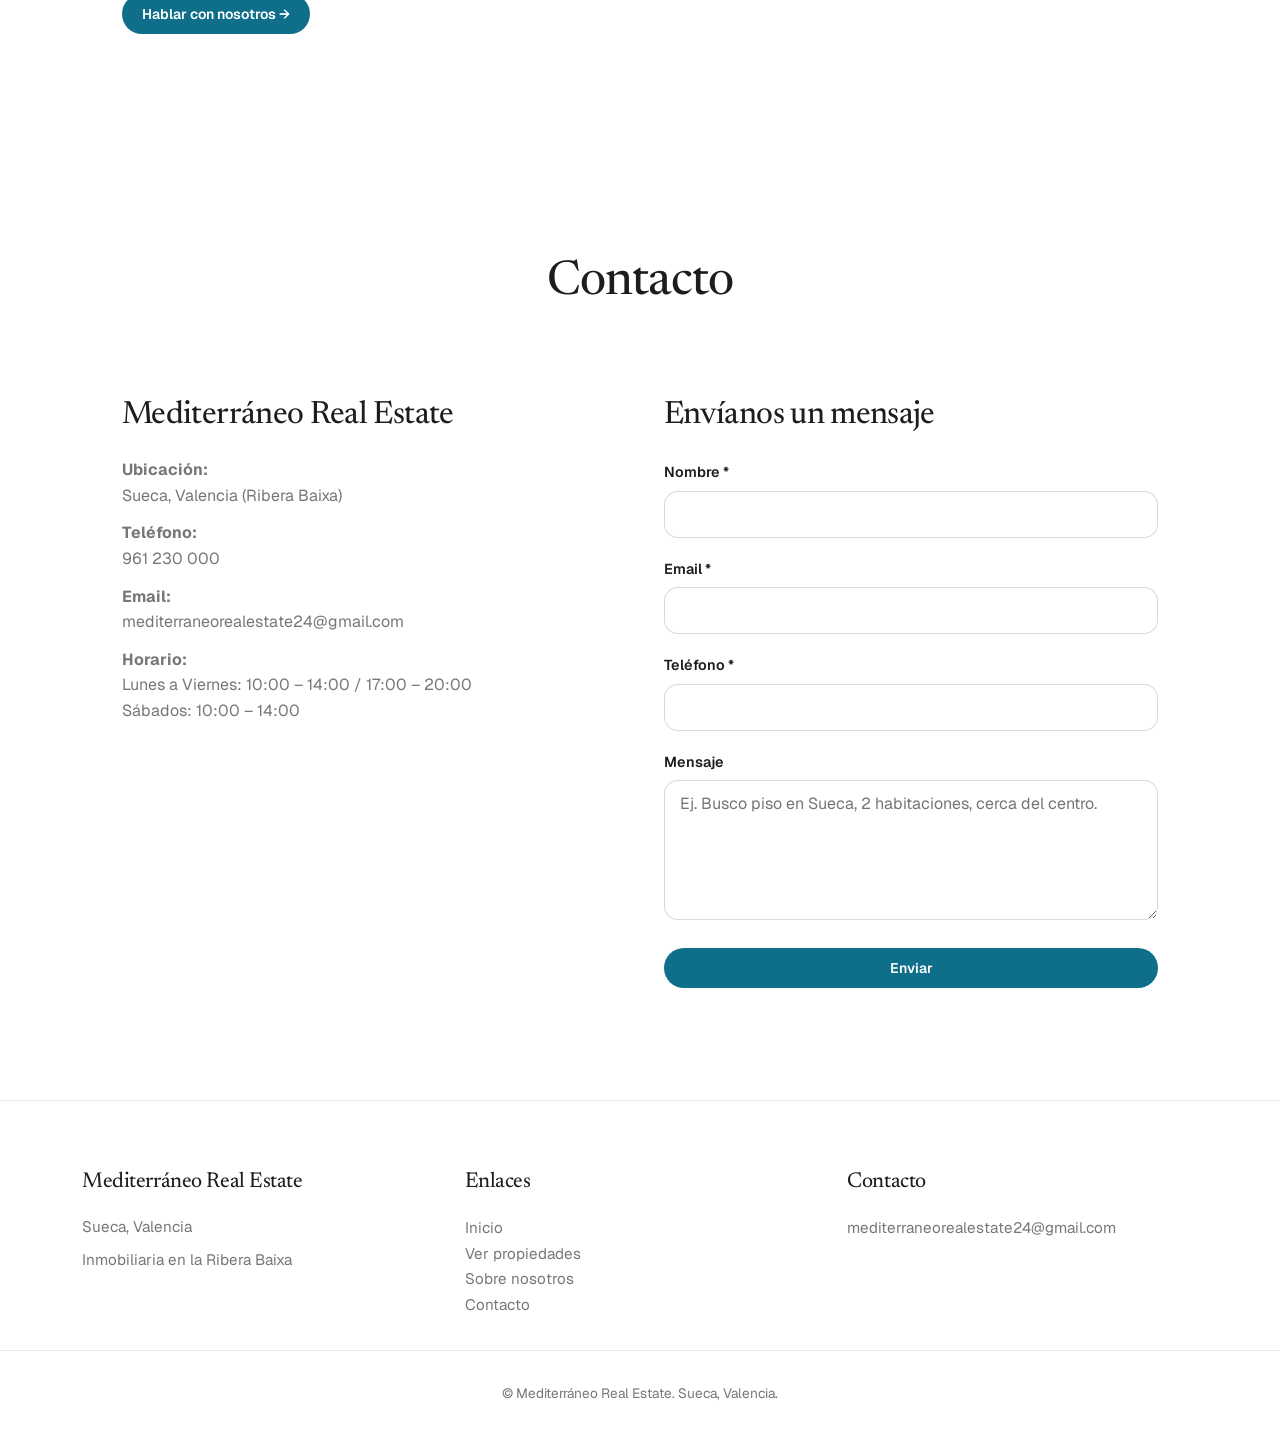
==== commit 600977a8: "Add local SEO metadata and a Google Search Console how-to. Prepare the Vercel site for indexing with" ====
--- a/index.html
+++ b/index.html
@@ -3,18 +3,25 @@
 <head>
   <meta charset="UTF-8">
   <meta name="viewport" content="width=device-width, initial-scale=1.0">
-  <title>Mediterráneo Real Estate | Inmobiliaria en Sueca, Valencia</title>
-  <meta name="description" content="Inmobiliaria en Sueca, Valencia. Compra y alquiler de viviendas, pisos y locales en la Ribera Baixa.">
+  <title>Inmobiliaria en Sueca, Valencia | Mediterráneo Real Estate</title>
+  <meta name="description" content="Inmobiliaria en Sueca y la Ribera Baixa (Valencia). Compra, venta y alquiler de viviendas, pisos y casas con un proceso claro y cercano.">
+  <link rel="canonical" href="https://inmobiliaria-sueca-mediterraneo-rea.vercel.app/">
+  <link rel="icon" href="assets/logo.png" type="image/png">
+  <meta name="robots" content="index, follow">
+  <meta name="geo.region" content="ES-VC">
+  <meta name="geo.placename" content="Sueca, Valencia">
   <meta property="og:type" content="website">
   <meta property="og:url" content="https://inmobiliaria-sueca-mediterraneo-rea.vercel.app/">
-  <meta property="og:title" content="Mediterráneo Real Estate | Inmobiliaria en Sueca, Valencia">
-  <meta property="og:description" content="Inmobiliaria en Sueca, Valencia. Compra y alquiler de viviendas, pisos y locales en la Ribera Baixa.">
-  <meta property="og:image" content="https://inmobiliaria-sueca-mediterraneo-rea.vercel.app/assets/logo.png">
+  <meta property="og:title" content="Inmobiliaria en Sueca, Valencia | Mediterráneo Real Estate">
+  <meta property="og:description" content="Inmobiliaria en Sueca y la Ribera Baixa. Compra, venta y alquiler de viviendas con un proceso claro y cercano.">
+  <meta property="og:image" content="https://inmobiliaria-sueca-mediterraneo-rea.vercel.app/assets/house%20photo%20hero%20section.jpg">
   <meta property="og:locale" content="es_ES">
-  <!-- Twitter Card -->
   <meta name="twitter:card" content="summary_large_image">
-  <meta name="twitter:title" content="Mediterráneo Real Estate | Inmobiliaria en Sueca, Valencia">
-  <meta name="twitter:description" content="Inmobiliaria en Sueca, Valencia. Compra y alquiler en la Ribera Baixa.">
+  <meta name="twitter:title" content="Inmobiliaria en Sueca, Valencia | Mediterráneo Real Estate">
+  <meta name="twitter:description" content="Inmobiliaria en Sueca y la Ribera Baixa. Compra, venta y alquiler de viviendas.">
+  <meta name="twitter:image" content="https://inmobiliaria-sueca-mediterraneo-rea.vercel.app/assets/house%20photo%20hero%20section.jpg">
+  <!-- Google Search Console: paste the HTML verification tag from Search Console here, then click Verificar.
+       Example: <meta name="google-site-verification" content="CODE_FROM_GOOGLE"> -->
   <!-- Google Analytics 4 - Replace G-HPLTVZCX7P with your Measurement ID -->
   <script async src="https://www.googletagmanager.com/gtag/js?id=G-HPLTVZCX7P"></script>
   <script>
@@ -33,25 +40,48 @@
     "@context": "https://schema.org",
     "@type": "RealEstateAgent",
     "name": "Mediterráneo Real Estate",
-    "description": "Inmobiliaria en Sueca, Valencia. Compra y alquiler de viviendas, pisos y locales en la Ribera Baixa.",
+    "description": "Inmobiliaria en Sueca y la Ribera Baixa (Valencia). Compra, venta y alquiler de viviendas, pisos y casas.",
     "url": "https://inmobiliaria-sueca-mediterraneo-rea.vercel.app/",
-    "areaServed": {
-      "@type": "Place",
-      "name": "Sueca",
-      "address": {
-        "@type": "PostalAddress",
-        "addressLocality": "Sueca",
-        "addressRegion": "Valencia",
-        "addressCountry": "ES"
+    "image": "https://inmobiliaria-sueca-mediterraneo-rea.vercel.app/assets/house%20photo%20hero%20section.jpg",
+    "logo": "https://inmobiliaria-sueca-mediterraneo-rea.vercel.app/assets/logo.png",
+    "telephone": "+34961230000",
+    "email": "mediterraneorealestate24@gmail.com",
+    "address": {
+      "@type": "PostalAddress",
+      "addressLocality": "Sueca",
+      "addressRegion": "Valencia",
+      "addressCountry": "ES"
+    },
+    "areaServed": [
+      { "@type": "City", "name": "Sueca" },
+      { "@type": "AdministrativeArea", "name": "Ribera Baixa" },
+      { "@type": "AdministrativeArea", "name": "Valencia" }
+    ],
+    "sameAs": [
+      "https://www.idealista.com/pro/mediterraneo-real-estate/",
+      "https://www.instagram.com/inmobiliaria.mediterraneo/"
+    ],
+    "priceRange": "€€",
+    "openingHoursSpecification": [
+      {
+        "@type": "OpeningHoursSpecification",
+        "dayOfWeek": ["Monday", "Tuesday", "Wednesday", "Thursday", "Friday"],
+        "opens": "10:00",
+        "closes": "14:00"
+      },
+      {
+        "@type": "OpeningHoursSpecification",
+        "dayOfWeek": ["Monday", "Tuesday", "Wednesday", "Thursday", "Friday"],
+        "opens": "17:00",
+        "closes": "20:00"
+      },
+      {
+        "@type": "OpeningHoursSpecification",
+        "dayOfWeek": "Saturday",
+        "opens": "10:00",
+        "closes": "14:00"
       }
-    },
-    "priceRange": "€€",
-    "openingHoursSpecification": {
-      "@type": "OpeningHoursSpecification",
-      "dayOfWeek": ["Monday", "Tuesday", "Wednesday", "Thursday", "Friday"],
-      "opens": "10:00",
-      "closes": "14:00"
-    }
+    ]
   }
   </script>
 </head>
@@ -86,8 +116,8 @@
 
     <section class="section section-propiedades" id="propiedades">
       <div class="container">
-        <h2 class="section-title reveal">Ver propiedades</h2>
-        <p class="section-subtitle reveal">Descubre nuestras viviendas disponibles en Idealista e Instagram.</p>
+        <h2 class="section-title reveal">Viviendas en Sueca y Valencia</h2>
+        <p class="section-subtitle reveal">Consulta pisos, casas y alquileres de Mediterráneo Real Estate en Idealista e Instagram.</p>
         <div class="prop-cards reveal">
           <a href="https://www.idealista.com/pro/mediterraneo-real-estate/" class="prop-card prop-card--exterior" target="_blank" rel="noopener noreferrer" data-ga-event="cta_platform" data-ga-label="idealista">
             <h3>Idealista</h3>
@@ -106,7 +136,7 @@
     <section class="section" id="sobre">
       <div class="container">
         <h2 class="section-title reveal">Sobre nosotros</h2>
-        <p class="section-subtitle reveal">Información editable, clara y con estilo premium.</p>
+        <p class="section-subtitle reveal">Inmobiliaria local en Sueca y la Ribera Baixa, para comprar o vender con cercanía.</p>
 
         <div class="about-block reveal">
           <div class="about-media">
@@ -114,7 +144,7 @@
           </div>
           <div class="about-copy">
             <h3>¿Qué es Mediterráneo Real Estate?</h3>
-            <p>Mediterráneo Real Estate es una inmobiliaria joven con un objetivo claro: hacer que comprar o vender una vivienda sea un proceso sencillo, transparente y sin complicaciones. Nos especializamos en encontrar hogares con encanto en las mejores zonas, desde casas junto al mar hasta pisos acogedores en el corazón de la ciudad.</p>
+            <p>Mediterráneo Real Estate es una inmobiliaria en Sueca (Valencia) con un objetivo claro: hacer que comprar o vender una vivienda en la Ribera Baixa sea un proceso sencillo, transparente y sin complicaciones. Nos especializamos en pisos, casas y hogares con encanto, desde viviendas junto al mar hasta pisos en el centro.</p>
             <p>Nos gusta lo cercano, lo auténtico y lo bien hecho. Por eso, trabajamos de manera personalizada con cada cliente, asegurándonos de que cada compra o venta sea una experiencia positiva.</p>
           </div>
         </div>
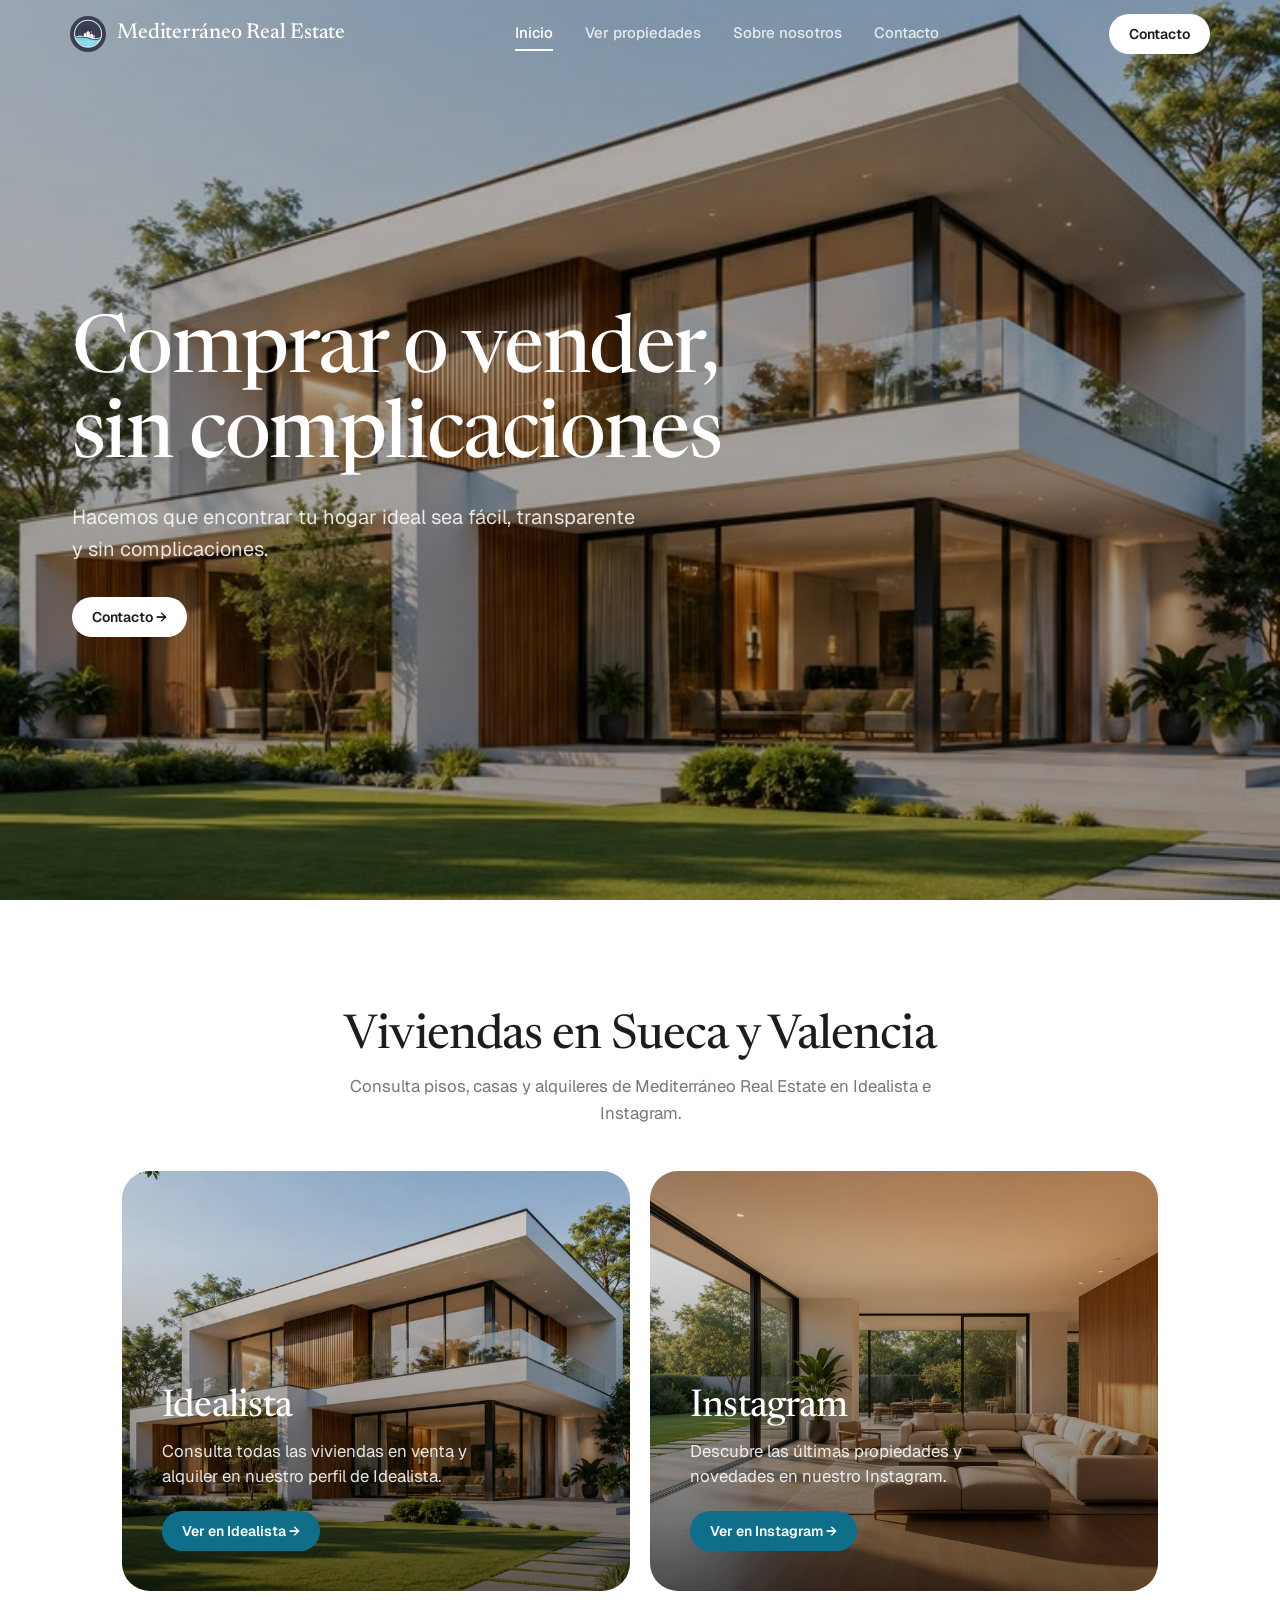
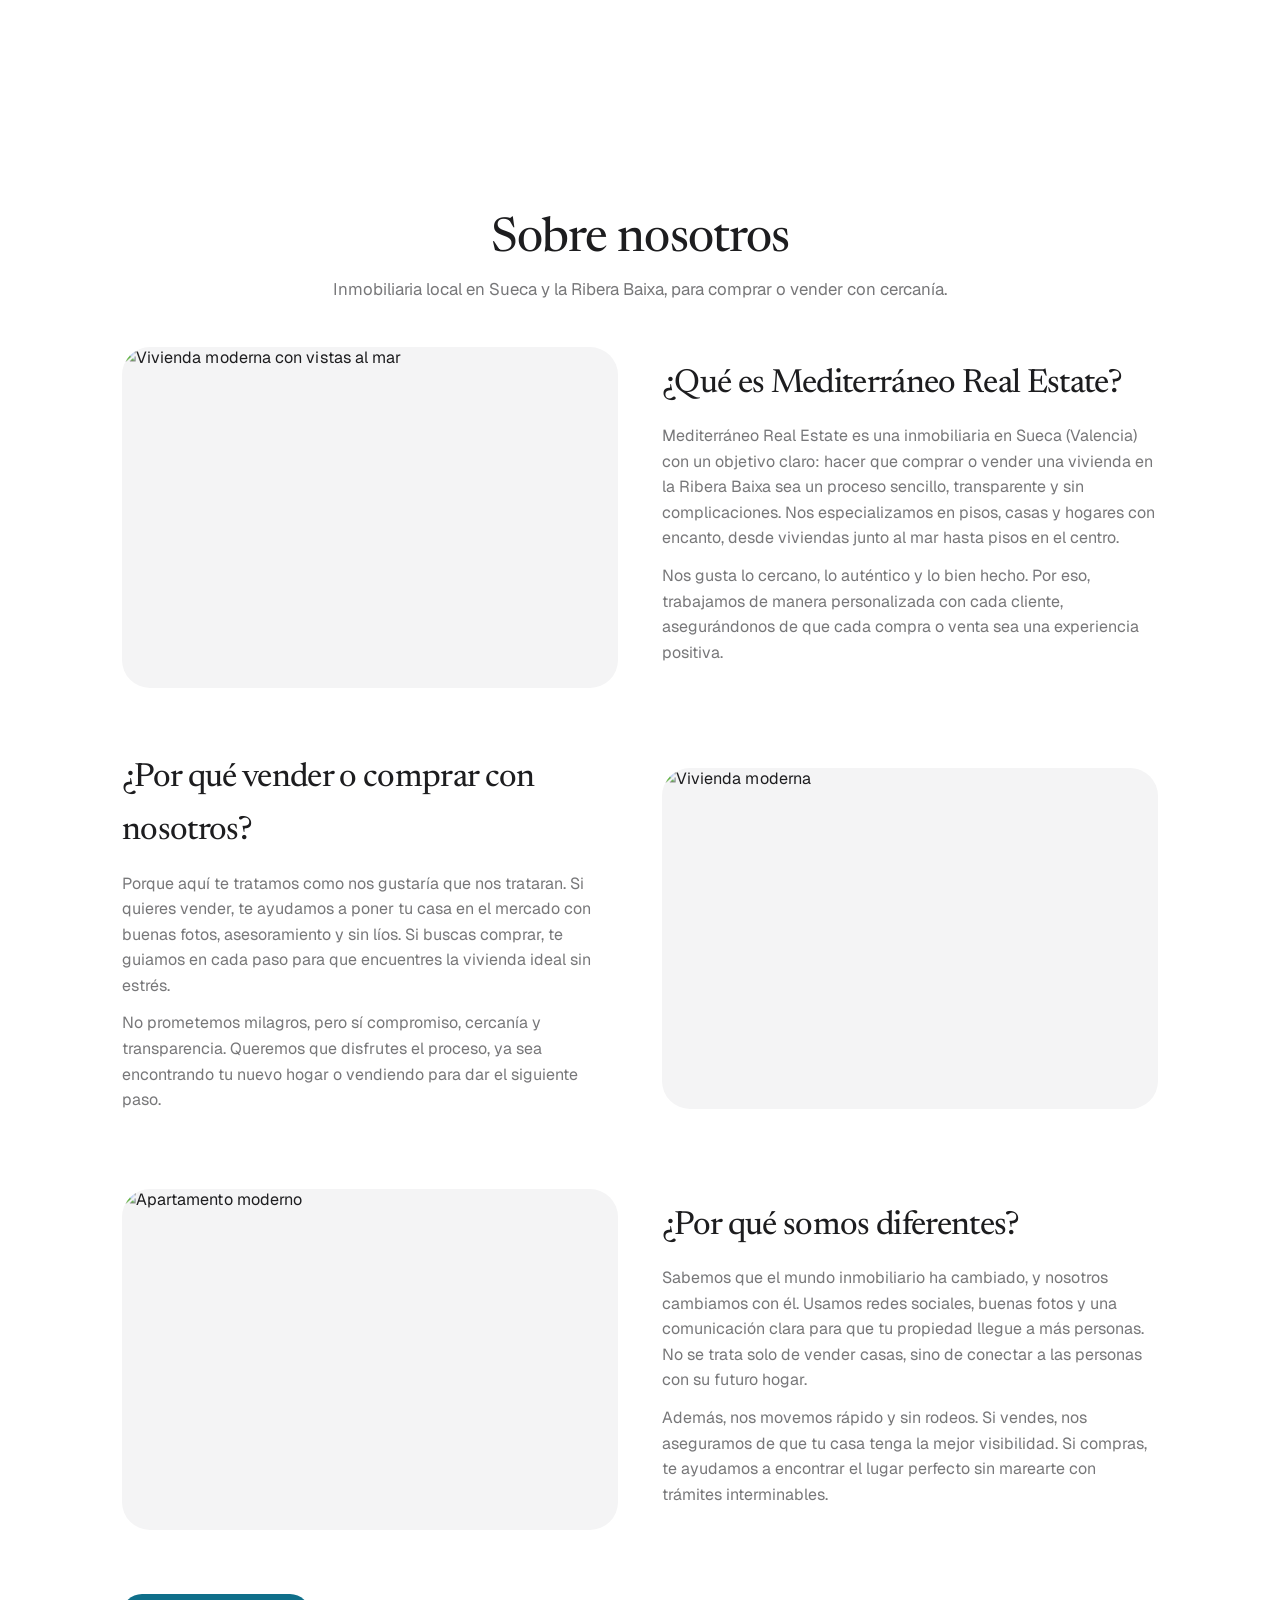
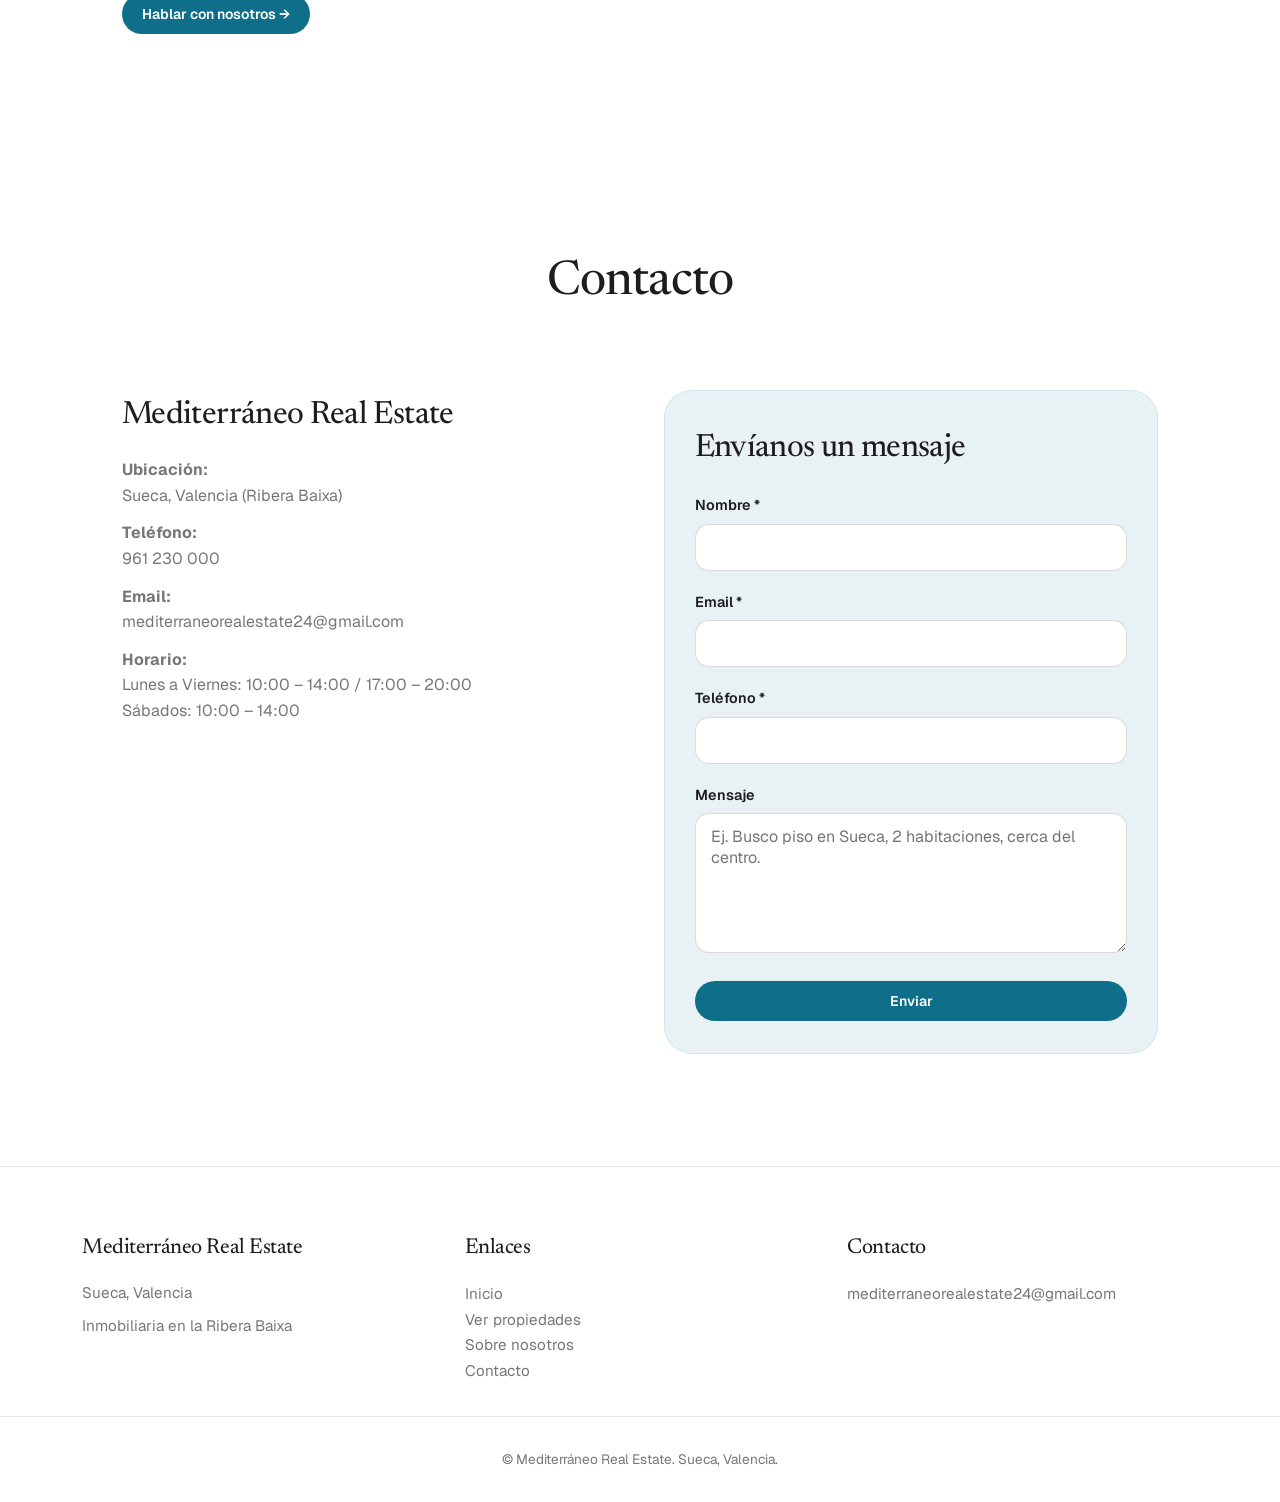
==== commit b4e1af6b: "Point canonical URLs and docs at mediterraneorealestate.vercel.app. Co-authored-by: Cursor <cursorag" ====
--- a/index.html
+++ b/index.html
@@ -5,23 +5,22 @@
   <meta name="viewport" content="width=device-width, initial-scale=1.0">
   <title>Inmobiliaria en Sueca, Valencia | Mediterráneo Real Estate</title>
   <meta name="description" content="Inmobiliaria en Sueca y la Ribera Baixa (Valencia). Compra, venta y alquiler de viviendas, pisos y casas con un proceso claro y cercano.">
-  <link rel="canonical" href="https://inmobiliaria-sueca-mediterraneo-rea.vercel.app/">
+  <link rel="canonical" href="https://mediterraneorealestate.vercel.app/">
   <link rel="icon" href="assets/logo.png" type="image/png">
   <meta name="robots" content="index, follow">
   <meta name="geo.region" content="ES-VC">
   <meta name="geo.placename" content="Sueca, Valencia">
   <meta property="og:type" content="website">
-  <meta property="og:url" content="https://inmobiliaria-sueca-mediterraneo-rea.vercel.app/">
+  <meta property="og:url" content="https://mediterraneorealestate.vercel.app/">
   <meta property="og:title" content="Inmobiliaria en Sueca, Valencia | Mediterráneo Real Estate">
   <meta property="og:description" content="Inmobiliaria en Sueca y la Ribera Baixa. Compra, venta y alquiler de viviendas con un proceso claro y cercano.">
-  <meta property="og:image" content="https://inmobiliaria-sueca-mediterraneo-rea.vercel.app/assets/house%20photo%20hero%20section.jpg">
+  <meta property="og:image" content="https://mediterraneorealestate.vercel.app/assets/house%20photo%20hero%20section.jpg">
   <meta property="og:locale" content="es_ES">
   <meta name="twitter:card" content="summary_large_image">
   <meta name="twitter:title" content="Inmobiliaria en Sueca, Valencia | Mediterráneo Real Estate">
   <meta name="twitter:description" content="Inmobiliaria en Sueca y la Ribera Baixa. Compra, venta y alquiler de viviendas.">
-  <meta name="twitter:image" content="https://inmobiliaria-sueca-mediterraneo-rea.vercel.app/assets/house%20photo%20hero%20section.jpg">
-  <!-- Google Search Console: paste the HTML verification tag from Search Console here, then click Verificar.
-       Example: <meta name="google-site-verification" content="CODE_FROM_GOOGLE"> -->
+  <meta name="twitter:image" content="https://mediterraneorealestate.vercel.app/assets/house%20photo%20hero%20section.jpg">
+  <meta name="google-site-verification" content="xjPWFz6WiMaqHsyB6b5mpIM9uDtSvD6fjBPF5hMVsT4">
   <!-- Google Analytics 4 - Replace G-HPLTVZCX7P with your Measurement ID -->
   <script async src="https://www.googletagmanager.com/gtag/js?id=G-HPLTVZCX7P"></script>
   <script>
@@ -41,9 +40,9 @@
     "@type": "RealEstateAgent",
     "name": "Mediterráneo Real Estate",
     "description": "Inmobiliaria en Sueca y la Ribera Baixa (Valencia). Compra, venta y alquiler de viviendas, pisos y casas.",
-    "url": "https://inmobiliaria-sueca-mediterraneo-rea.vercel.app/",
-    "image": "https://inmobiliaria-sueca-mediterraneo-rea.vercel.app/assets/house%20photo%20hero%20section.jpg",
-    "logo": "https://inmobiliaria-sueca-mediterraneo-rea.vercel.app/assets/logo.png",
+    "url": "https://mediterraneorealestate.vercel.app/",
+    "image": "https://mediterraneorealestate.vercel.app/assets/house%20photo%20hero%20section.jpg",
+    "logo": "https://mediterraneorealestate.vercel.app/assets/logo.png",
     "telephone": "+34961230000",
     "email": "mediterraneorealestate24@gmail.com",
     "address": {
--- a/css/styles.css
+++ b/css/styles.css
@@ -188,6 +188,39 @@
 .hero-copy {
   max-width: 720px;
   padding-left: 1.25rem;
+}
+
+.hero-copy h1,
+.hero-copy .subtitle,
+.hero-copy .btn {
+  animation: heroSlideIn 0.9s var(--ease-out) both;
+}
+
+.hero-copy .subtitle {
+  animation-delay: 0.14s;
+}
+
+.hero-copy .btn {
+  animation-delay: 0.28s;
+}
+
+@keyframes heroSlideIn {
+  from {
+    opacity: 0;
+    transform: translateX(-40px);
+  }
+  to {
+    opacity: 1;
+    transform: translateX(0);
+  }
+}
+
+@media (prefers-reduced-motion: reduce) {
+  .hero-copy h1,
+  .hero-copy .subtitle,
+  .hero-copy .btn {
+    animation: none;
+  }
 }
 
 @media (min-width: 768px) {
@@ -537,11 +570,16 @@
 }
 
 .contact-form {
-  background: #fff;
-  padding: 0;
-  border-radius: 0;
-  border: none;
+  background: #e8f2f4;
+  padding: 2rem 1.85rem;
+  border-radius: var(--radius-card);
+  border: 1px solid rgba(15, 111, 138, 0.10);
   box-shadow: none;
+}
+
+.contact-form input,
+.contact-form textarea {
+  background: #fff;
 }
 
 /* Listings (Buy/Rent) */
